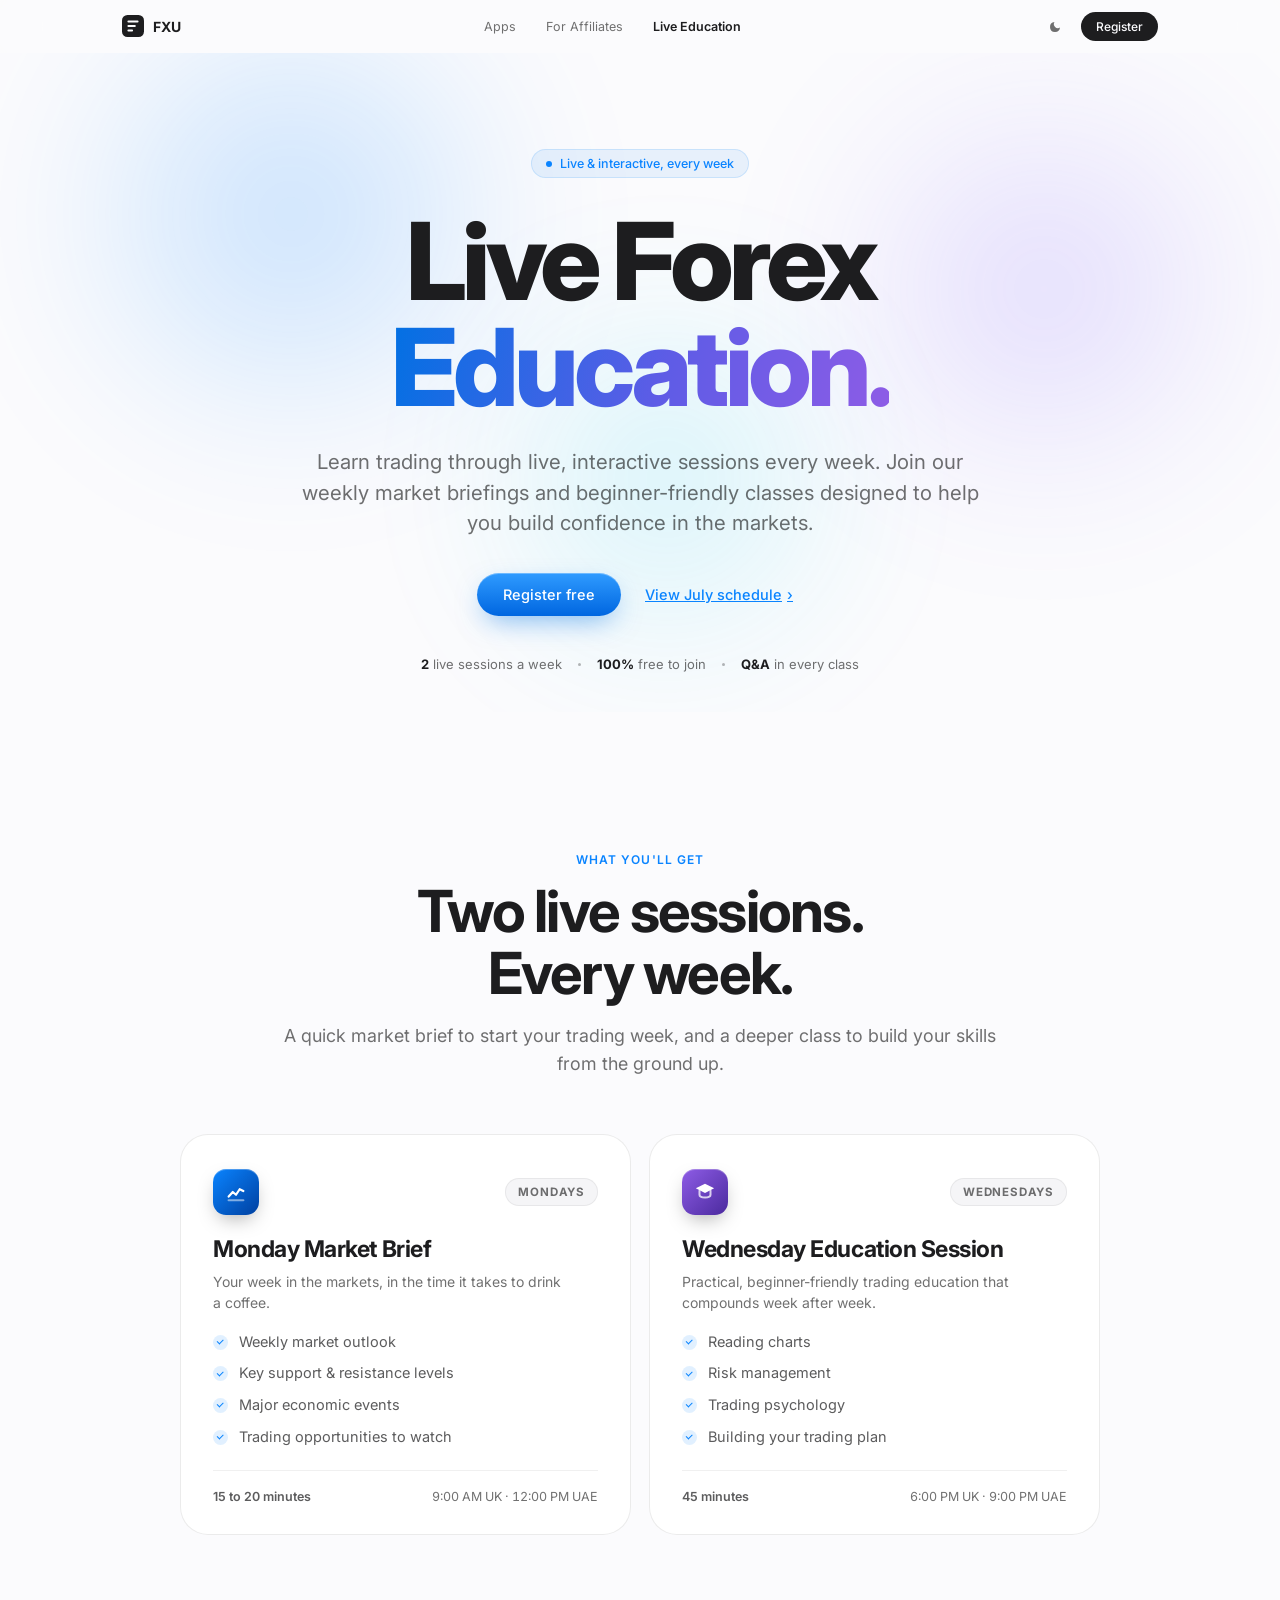
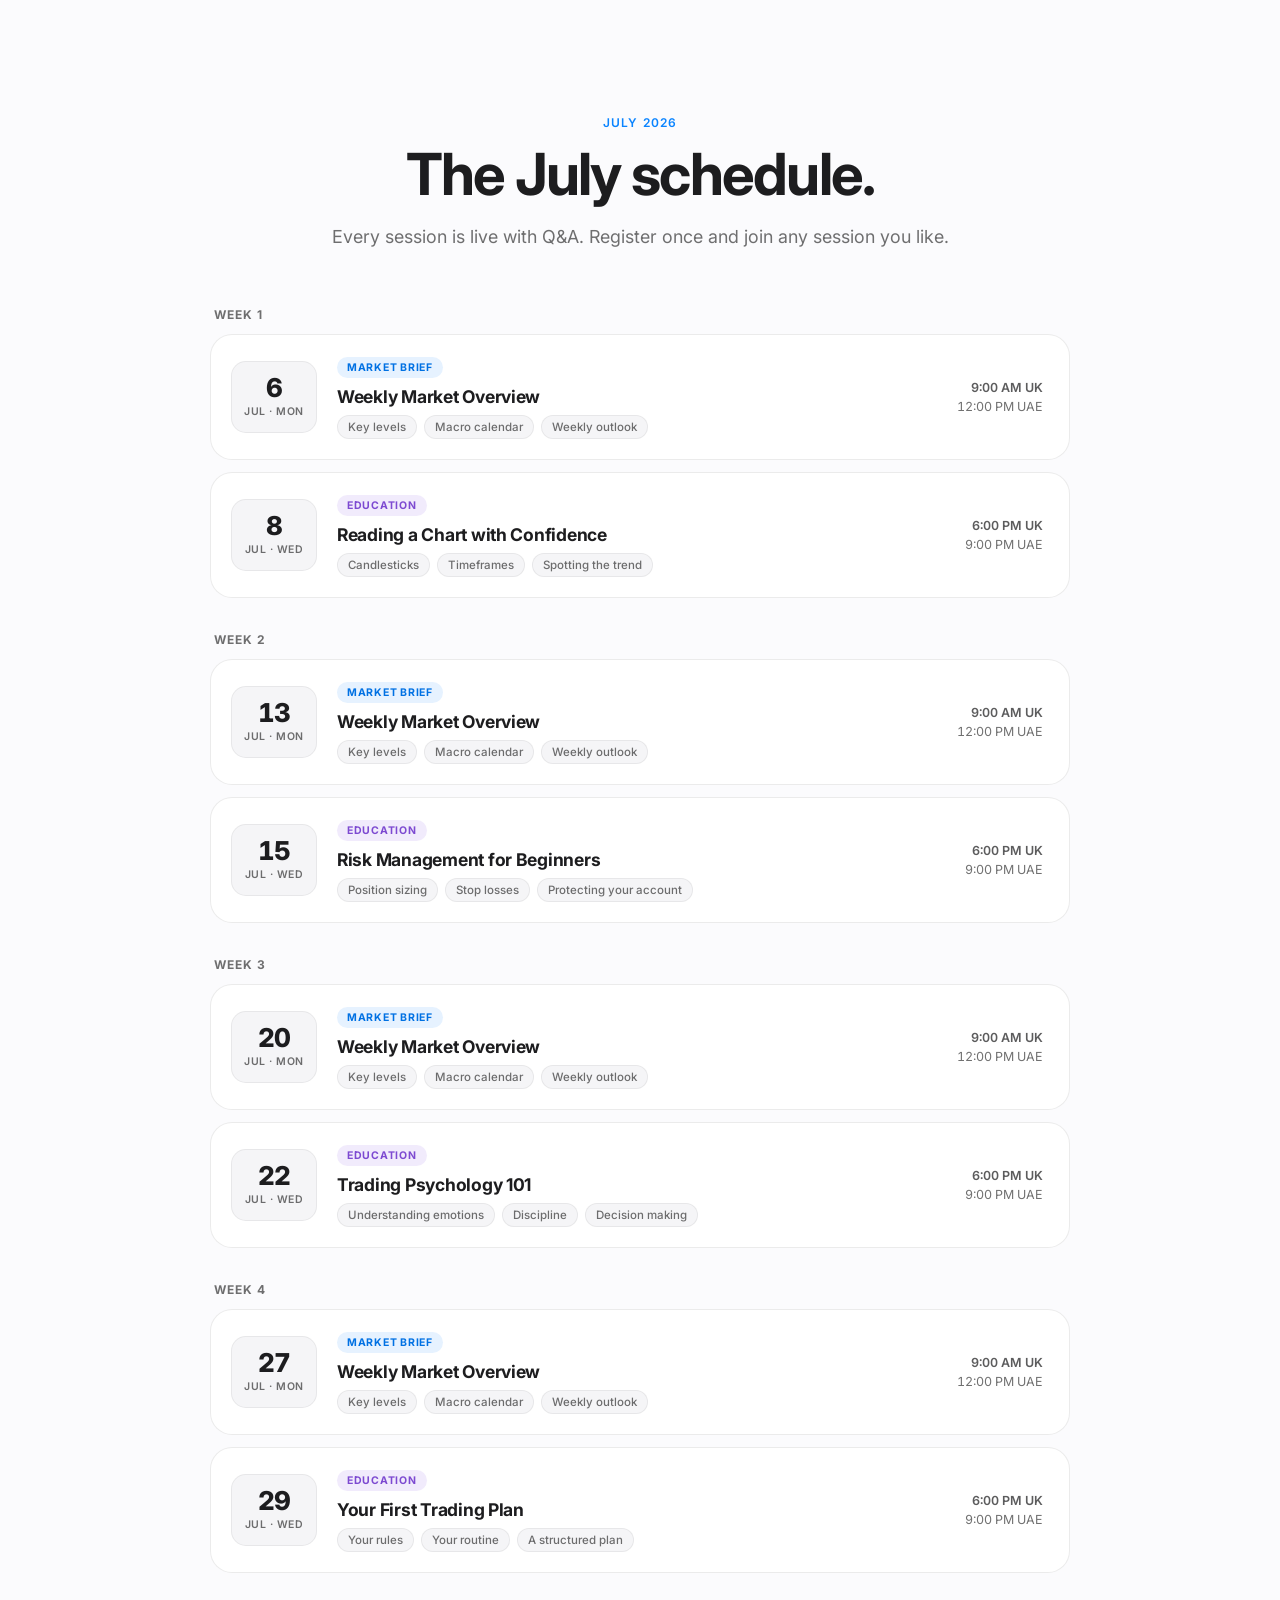
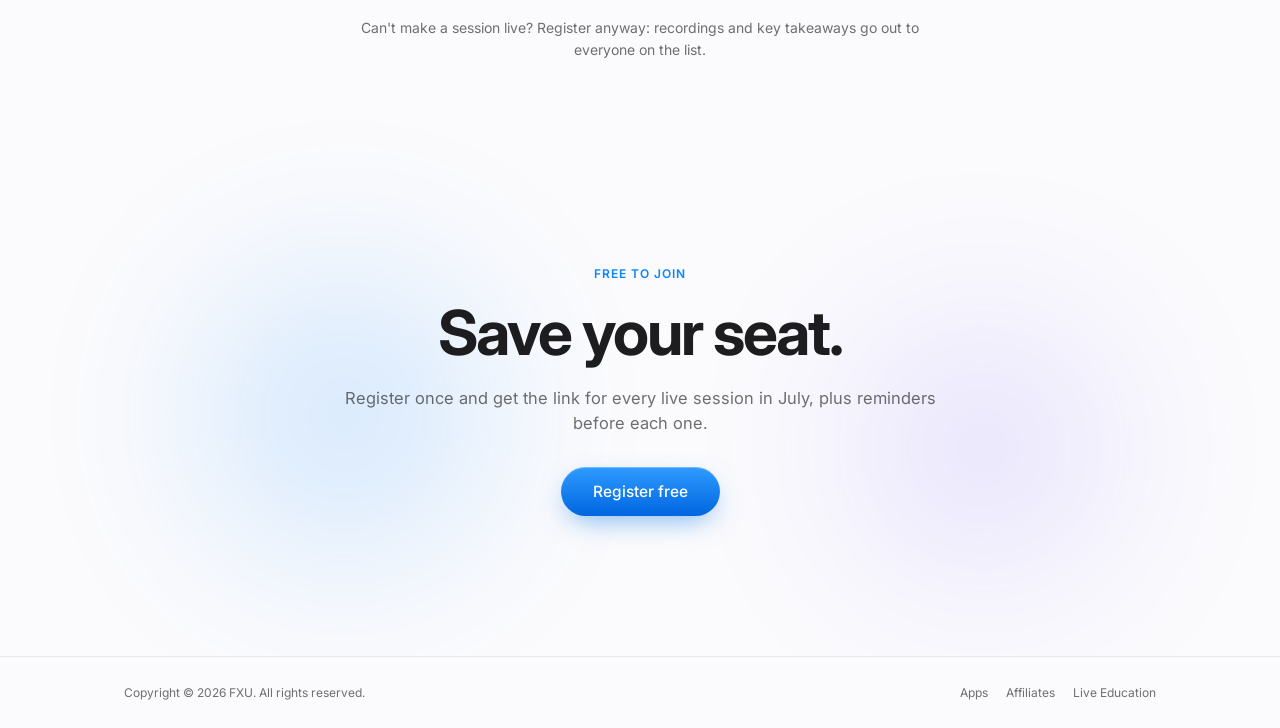
==== education.html @ 8f781e7a "feat: Live Education landing page + Actions-based Pages deploy - education.html: hero, two weekly se" ====
<!doctype html>
<html lang="en">
<head>
<meta charset="utf-8" />
<meta name="viewport" content="width=device-width,initial-scale=1" />
<meta name="description" content="Live Forex Education by FXU: weekly market briefings and beginner-friendly trading classes, live and interactive. Register free." />
<title>Live Education · FXU</title>
<link rel="preconnect" href="https://fonts.googleapis.com">
<link rel="preconnect" href="https://fonts.gstatic.com" crossorigin>
<link rel="stylesheet" href="https://fonts.googleapis.com/css2?family=Inter:wght@400;500;600;700;800&display=swap">
<link rel="stylesheet" href="css/styles.css">
<link rel="stylesheet" href="css/education.css">
</head>
<body>

  <!-- ══ Nav ══ -->
  <header class="nav" id="nav">
    <div class="nav-inner">
      <a class="nav-brand" href="index.html" aria-label="FXU home">
        <svg width="22" height="22" viewBox="0 0 24 24" fill="none" aria-hidden="true">
          <rect width="24" height="24" rx="6" class="logo-bg" />
          <path d="M7 7h10M7 12h7M7 17h4" class="logo-fg" stroke-width="2.2" stroke-linecap="round" />
        </svg>
        <span>FXU</span>
      </a>
      <nav class="nav-links" aria-label="Primary">
        <a href="index.html#apps">Apps</a>
        <a href="index.html#affiliates">For Affiliates</a>
        <a href="education.html" class="active">Live Education</a>
      </nav>
      <div class="nav-right">
        <button class="icon-btn" id="theme-toggle" aria-label="Toggle dark mode">
          <svg width="15" height="15" viewBox="0 0 15 15" fill="none" aria-hidden="true">
            <path d="M12 8.5A5 5 0 1 1 6.5 3 4 4 0 0 0 12 8.5z" fill="currentColor" />
          </svg>
        </button>
        <button class="nav-signin" data-waitlist-open>Register</button>
      </div>
    </div>
  </header>

  <main id="top">

    <!-- ══ Hero ══ -->
    <section class="hero edu-hero">
      <div class="orbs" aria-hidden="true">
        <span class="orb o1"></span><span class="orb o2"></span><span class="orb o3"></span>
      </div>
      <div class="hero-inner">
        <div class="pill hero-el" style="--d:0"><span class="pill-dot"></span> Live &amp; interactive, every week</div>
        <h1 class="hero-el" style="--d:1">Live Forex<br /><span class="grad-text">Education.</span></h1>
        <p class="hero-sub hero-el" style="--d:2">Learn trading through live, interactive sessions every week. Join our weekly market briefings and beginner-friendly classes designed to help you build confidence in the markets.</p>
        <div class="hero-ctas hero-el" style="--d:3">
          <button class="btn-primary" data-waitlist-open>Register free</button>
          <a class="btn-ghost" href="#schedule">View July schedule <span class="chev">›</span></a>
        </div>

        <div class="edu-facts hero-el" style="--d:4" aria-hidden="true">
          <span class="edu-fact"><b>2</b> live sessions a week</span>
          <span class="edu-dot"></span>
          <span class="edu-fact"><b>100%</b> free to join</span>
          <span class="edu-dot"></span>
          <span class="edu-fact"><b>Q&amp;A</b> in every class</span>
        </div>
      </div>
    </section>

    <!-- ══ What you'll get ══ -->
    <section class="section" id="sessions">
      <div class="section-head reveal">
        <div class="kicker">What you'll get</div>
        <h2 data-split>Two live sessions. Every week.</h2>
        <p>A quick market brief to start your trading week, and a deeper class to build your skills from the ground up.</p>
      </div>

      <div class="session-grid">
        <div class="session-card reveal spot" style="--d:0">
          <div class="session-top">
            <div class="session-icon brief" aria-hidden="true">
              <svg width="22" height="22" viewBox="0 0 24 24" fill="none"><path d="M4 17l4.5-5 3.5 3 4-6L20 11" stroke="#fff" stroke-width="2.4" stroke-linecap="round" stroke-linejoin="round"/><path d="M4 21h16" stroke="#fff" stroke-width="2.4" stroke-linecap="round" opacity=".5"/></svg>
            </div>
            <span class="session-when">Mondays</span>
          </div>
          <h3>Monday Market Brief</h3>
          <p class="session-sub">Your week in the markets, in the time it takes to drink a coffee.</p>
          <ul class="feature-list">
            <li>Weekly market outlook</li>
            <li>Key support &amp; resistance levels</li>
            <li>Major economic events</li>
            <li>Trading opportunities to watch</li>
          </ul>
          <div class="session-meta">
            <span class="session-len">15 to 20 minutes</span>
            <span class="session-time">9:00 AM UK · 12:00 PM UAE</span>
          </div>
        </div>

        <div class="session-card reveal spot" style="--d:1">
          <div class="session-top">
            <div class="session-icon class" aria-hidden="true">
              <svg width="22" height="22" viewBox="0 0 24 24" fill="none"><path d="M12 3L2 8l10 5 10-5-10-5z" fill="#fff"/><path d="M6 10.5V15c0 1.7 2.7 3 6 3s6-1.3 6-3v-4.5" stroke="#fff" stroke-width="2.2" stroke-linecap="round" opacity=".75"/></svg>
            </div>
            <span class="session-when">Wednesdays</span>
          </div>
          <h3>Wednesday Education Session</h3>
          <p class="session-sub">Practical, beginner-friendly trading education that compounds week after week.</p>
          <ul class="feature-list">
            <li>Reading charts</li>
            <li>Risk management</li>
            <li>Trading psychology</li>
            <li>Building your trading plan</li>
          </ul>
          <div class="session-meta">
            <span class="session-len">45 minutes</span>
            <span class="session-time">6:00 PM UK · 9:00 PM UAE</span>
          </div>
        </div>
      </div>
    </section>

    <!-- ══ July schedule ══ -->
    <section class="section" id="schedule">
      <div class="section-head reveal">
        <div class="kicker">July 2026</div>
        <h2 data-split>The July schedule.</h2>
        <p>Every session is live with Q&amp;A. Register once and join any session you like.</p>
      </div>

      <div class="sched">

        <div class="sched-week reveal" style="--d:0">
          <div class="sched-week-label">Week 1</div>
          <div class="sched-rows">
            <div class="sched-row spot">
              <div class="sched-date"><span class="d">6</span><span class="m">Jul · Mon</span></div>
              <div class="sched-info">
                <span class="sched-tag brief">Market brief</span>
                <h4>Weekly Market Overview</h4>
                <div class="sched-pills"><span>Key levels</span><span>Macro calendar</span><span>Weekly outlook</span></div>
              </div>
              <div class="sched-time"><span>9:00 AM UK</span><span>12:00 PM UAE</span></div>
            </div>
            <div class="sched-row spot">
              <div class="sched-date"><span class="d">8</span><span class="m">Jul · Wed</span></div>
              <div class="sched-info">
                <span class="sched-tag class">Education</span>
                <h4>Reading a Chart with Confidence</h4>
                <div class="sched-pills"><span>Candlesticks</span><span>Timeframes</span><span>Spotting the trend</span></div>
              </div>
              <div class="sched-time"><span>6:00 PM UK</span><span>9:00 PM UAE</span></div>
            </div>
          </div>
        </div>

        <div class="sched-week reveal" style="--d:0">
          <div class="sched-week-label">Week 2</div>
          <div class="sched-rows">
            <div class="sched-row spot">
              <div class="sched-date"><span class="d">13</span><span class="m">Jul · Mon</span></div>
              <div class="sched-info">
                <span class="sched-tag brief">Market brief</span>
                <h4>Weekly Market Overview</h4>
                <div class="sched-pills"><span>Key levels</span><span>Macro calendar</span><span>Weekly outlook</span></div>
              </div>
              <div class="sched-time"><span>9:00 AM UK</span><span>12:00 PM UAE</span></div>
            </div>
            <div class="sched-row spot">
              <div class="sched-date"><span class="d">15</span><span class="m">Jul · Wed</span></div>
              <div class="sched-info">
                <span class="sched-tag class">Education</span>
                <h4>Risk Management for Beginners</h4>
                <div class="sched-pills"><span>Position sizing</span><span>Stop losses</span><span>Protecting your account</span></div>
              </div>
              <div class="sched-time"><span>6:00 PM UK</span><span>9:00 PM UAE</span></div>
            </div>
          </div>
        </div>

        <div class="sched-week reveal" style="--d:0">
          <div class="sched-week-label">Week 3</div>
          <div class="sched-rows">
            <div class="sched-row spot">
              <div class="sched-date"><span class="d">20</span><span class="m">Jul · Mon</span></div>
              <div class="sched-info">
                <span class="sched-tag brief">Market brief</span>
                <h4>Weekly Market Overview</h4>
                <div class="sched-pills"><span>Key levels</span><span>Macro calendar</span><span>Weekly outlook</span></div>
              </div>
              <div class="sched-time"><span>9:00 AM UK</span><span>12:00 PM UAE</span></div>
            </div>
            <div class="sched-row spot">
              <div class="sched-date"><span class="d">22</span><span class="m">Jul · Wed</span></div>
              <div class="sched-info">
                <span class="sched-tag class">Education</span>
                <h4>Trading Psychology 101</h4>
                <div class="sched-pills"><span>Understanding emotions</span><span>Discipline</span><span>Decision making</span></div>
              </div>
              <div class="sched-time"><span>6:00 PM UK</span><span>9:00 PM UAE</span></div>
            </div>
          </div>
        </div>

        <div class="sched-week reveal" style="--d:0">
          <div class="sched-week-label">Week 4</div>
          <div class="sched-rows">
            <div class="sched-row spot">
              <div class="sched-date"><span class="d">27</span><span class="m">Jul · Mon</span></div>
              <div class="sched-info">
                <span class="sched-tag brief">Market brief</span>
                <h4>Weekly Market Overview</h4>
                <div class="sched-pills"><span>Key levels</span><span>Macro calendar</span><span>Weekly outlook</span></div>
              </div>
              <div class="sched-time"><span>9:00 AM UK</span><span>12:00 PM UAE</span></div>
            </div>
            <div class="sched-row spot">
              <div class="sched-date"><span class="d">29</span><span class="m">Jul · Wed</span></div>
              <div class="sched-info">
                <span class="sched-tag class">Education</span>
                <h4>Your First Trading Plan</h4>
                <div class="sched-pills"><span>Your rules</span><span>Your routine</span><span>A structured plan</span></div>
              </div>
              <div class="sched-time"><span>6:00 PM UK</span><span>9:00 PM UAE</span></div>
            </div>
          </div>
        </div>

      </div>

      <div class="edu-note reveal">
        <p>Can't make a session live? Register anyway: recordings and key takeaways go out to everyone on the list.</p>
      </div>
    </section>

    <!-- ══ Register band ══ -->
    <section class="waitband" id="register">
      <div class="orbs" aria-hidden="true">
        <span class="orb o1"></span><span class="orb o2"></span>
      </div>
      <div class="waitband-inner reveal">
        <div class="kicker">Free to join</div>
        <h2 data-split>Save your seat.</h2>
        <p>Register once and get the link for every live session in July, plus reminders before each one.</p>
        <button class="btn-primary lg" data-waitlist-open>Register free</button>
      </div>
    </section>
  </main>

  <!-- ══ Footer ══ -->
  <div class="footer-outer">
    <footer class="footer">
      <span>Copyright © <span id="year">2026</span> FXU. All rights reserved.</span>
      <span class="links">
        <a href="index.html#apps">Apps</a>
        <a href="index.html#affiliates">Affiliates</a>
        <a href="education.html">Live Education</a>
      </span>
    </footer>
  </div>

  <!-- ══ Registration modal (shared waitlist) ══ -->
  <div class="modal" id="waitlist-modal" role="dialog" aria-modal="true" aria-labelledby="wl-title" hidden>
    <div class="modal-backdrop" data-waitlist-close></div>
    <div class="modal-card">
      <button class="modal-x" data-waitlist-close aria-label="Close">
        <svg width="12" height="12" viewBox="0 0 12 12" fill="none"><path d="M1 1l10 10M11 1L1 11" stroke="currentColor" stroke-width="1.8" stroke-linecap="round"/></svg>
      </button>

      <div class="modal-body" id="wl-form-view">
        <h3 id="wl-title">Register for Live Education</h3>
        <p class="modal-sub">Free to join. We'll send you the session links and reminders.</p>
        <form id="waitlist-form" novalidate>
          <label class="field">
            <span>Name</span>
            <input type="text" name="name" required autocomplete="name" placeholder="Jane Doe" />
          </label>
          <label class="field">
            <span>Email</span>
            <input type="email" name="email" required autocomplete="email" placeholder="you@company.com" />
          </label>
          <label class="field">
            <span>I am a…</span>
            <select name="role">
              <option>New to trading</option>
              <option>Trader</option>
              <option>Educator / content creator</option>
              <option>Introducing broker / affiliate</option>
            </select>
          </label>
          <label class="field">
            <span>Anything else? <em>(optional)</em></span>
            <textarea name="message" rows="2" placeholder="What do you most want to learn?"></textarea>
          </label>
          <p class="form-error" id="wl-error" hidden></p>
          <button type="submit" class="btn-primary full" id="wl-submit">Register free</button>
        </form>
      </div>

      <div class="modal-body success" id="wl-success-view" hidden>
        <div class="check-wrap" aria-hidden="true">
          <svg viewBox="0 0 52 52" class="check-svg"><circle class="check-circle" cx="26" cy="26" r="24" fill="none"/><path class="check-mark" fill="none" d="M14 27l8 8 16-17"/></svg>
        </div>
        <h3>You're registered.</h3>
        <p class="modal-sub">Thanks! Session links and reminders will go to <strong id="wl-success-email"></strong>.</p>
        <button class="btn-ghost" data-waitlist-close>Done</button>
      </div>
    </div>
  </div>

  <script src="js/waitlist.js" defer></script>
  <script src="js/main.js" defer></script>
</body>
</html>
---- css/styles.css ----
/* ════════════════════════════════════════════════════════════
   FXU · Apple-style landing
   Tokens → base → nav → hero → sections → dark band → education
   → waitband → footer → modal → motion
   ════════════════════════════════════════════════════════════ */

:root {
  --bg: #fbfbfd;
  --surface: #ffffff;
  --surface-2: #f5f5f7;
  --text: #1d1d1f;
  --text-2: rgba(0, 0, 0, .56);
  --text-3: rgba(29, 29, 31, .72);
  --border: rgba(0, 0, 0, .06);
  --border-2: rgba(0, 0, 0, .08);
  --nav-bg: rgba(251, 251, 253, .72);
  --blue: #0071e3;
  --blue-bright: #0a84ff;
  --violet: #7d5cff;
  --cyan: #22d3ee;
  --green: #30d158;
  --orange: #ff9f0a;
  --purple: #bf5af2;
  --orb-opacity: .28;
  --shadow-device:
    0 60px 120px -40px rgba(30, 60, 120, .32),
    0 20px 50px -20px rgba(30, 60, 120, .18);
  --ease: cubic-bezier(.2, .7, .2, 1);
  --spot: rgba(0, 0, 0, .045);
}
html[data-theme="dark"] {
  --bg: #000;
  --surface: #161617;
  --surface-2: #0d0d0e;
  --text: #f5f5f7;
  --text-2: rgba(235, 235, 245, .6);
  --text-3: rgba(235, 235, 245, .72);
  --border: rgba(255, 255, 255, .09);
  --border-2: rgba(255, 255, 255, .1);
  --nav-bg: rgba(10, 10, 11, .72);
  --orb-opacity: .3;
  --shadow-device:
    0 60px 120px -40px rgba(0, 0, 0, .9),
    0 20px 50px -20px rgba(0, 0, 0, .6);
  --spot: rgba(255, 255, 255, .07);
}

/* ── Base ───────────────────────────────────────────────── */
*, *::before, *::after { box-sizing: border-box; }
html { scroll-behavior: smooth; }
html, body { margin: 0; padding: 0; }
body {
  background: var(--bg);
  color: var(--text);
  font-family: -apple-system, BlinkMacSystemFont, "SF Pro Display", "SF Pro Text", 'Inter', system-ui, sans-serif;
  -webkit-font-smoothing: antialiased;
  -moz-osx-font-smoothing: grayscale;
  transition: background .4s, color .4s;
  overflow-x: hidden;
}
a { color: inherit; }
button { font: inherit; }
img { max-width: 100%; height: auto; display: block; }
h1, h2, h3, h4 { margin: 0; text-wrap: balance; }

.kicker {
  font-size: 12px; font-weight: 600; letter-spacing: .09em; text-transform: uppercase;
  color: var(--blue-bright); margin-bottom: 14px;
}
.kicker.risk-k { color: #1f8a3a; }
.kicker.crm-k  { color: #8b5cf6; }
.chev { display: inline-block; transition: transform .25s var(--ease); }

/* ── Ambient orbs ───────────────────────────────────────── */
.orbs { position: absolute; inset: 0; overflow: visible; pointer-events: none; z-index: -1; }
.orb {
  position: absolute; border-radius: 50%;
  filter: blur(90px); opacity: var(--orb-opacity);
  will-change: transform;
  animation: drift 22s ease-in-out infinite alternate;
}
.orb.o1 { width: 480px; height: 480px; top: -12%; left: 4%; background: radial-gradient(circle, var(--blue-bright), transparent 70%); }
.orb.o2 { width: 420px; height: 420px; top: 4%; right: 2%; background: radial-gradient(circle, var(--violet), transparent 70%); animation-delay: -8s; animation-duration: 26s; }
.orb.o3 { width: 360px; height: 360px; bottom: 8%; left: 38%; background: radial-gradient(circle, var(--cyan), transparent 70%); animation-delay: -15s; animation-duration: 30s; }
@keyframes drift {
  0%   { transform: translate(0, 0) scale(1); }
  50%  { transform: translate(60px, -40px) scale(1.12); }
  100% { transform: translate(-50px, 40px) scale(.94); }
}

/* ── Nav ────────────────────────────────────────────────── */
.nav {
  position: sticky; top: 0; z-index: 50;
  background: var(--nav-bg);
  backdrop-filter: saturate(180%) blur(20px);
  -webkit-backdrop-filter: saturate(180%) blur(20px);
  border-bottom: .5px solid transparent;
  transition: border-color .3s, background .4s;
}
.nav.scrolled { border-bottom-color: var(--border-2); }
.nav-inner {
  max-width: 1080px; margin: 0 auto; height: 52px;
  padding: 0 22px;
  display: flex; align-items: center; justify-content: space-between;
  font-size: 13px;
}
.nav-brand {
  display: flex; align-items: center; gap: 9px;
  text-decoration: none; font-weight: 700; letter-spacing: -.01em; font-size: 14px;
}
.logo-bg { fill: var(--text); transition: fill .4s; }
.logo-fg { stroke: var(--bg); transition: stroke .4s; }
.nav-links { display: flex; gap: 30px; font-size: 12.5px; }
.nav-links a { text-decoration: none; color: var(--text-2); transition: color .2s; }
.nav-links a:hover { color: var(--text); }
.nav-right { display: flex; align-items: center; gap: 14px; }
.icon-btn {
  background: none; border: none; cursor: pointer; color: var(--text-2);
  padding: 4px; display: inline-flex; transition: color .2s, transform .3s var(--ease);
}
.icon-btn:hover { color: var(--text); transform: rotate(-14deg); }
.nav-signin {
  cursor: pointer; border: none;
  background: var(--text); color: var(--bg);
  font-size: 12px; font-weight: 500;
  padding: 7px 15px; border-radius: 999px;
  transition: transform .25s var(--ease), opacity .2s, background .4s, color .4s;
}
.nav-signin:hover { transform: scale(1.05); }
.nav-signin:active { transform: scale(.96); }

/* ── Hero ───────────────────────────────────────────────── */
.hero { padding: 96px 24px 0; text-align: center; overflow: hidden; position: relative; }
.hero-inner { max-width: 980px; margin: 0 auto; position: relative; }
.pill {
  display: inline-flex; align-items: center; gap: 8px;
  padding: 6px 14px; border-radius: 999px;
  background: rgba(0, 113, 227, .08); color: var(--blue-bright);
  font-size: 12.5px; font-weight: 500; margin-bottom: 30px;
  border: .5px solid rgba(10, 132, 255, .14);
}
html[data-theme="dark"] .pill { background: rgba(10, 132, 255, .14); }
.pill-dot {
  width: 6px; height: 6px; border-radius: 99px; background: var(--blue-bright);
  animation: pulse 2.4s ease-in-out infinite;
}
@keyframes pulse { 0%, 100% { opacity: 1; transform: scale(1); } 50% { opacity: .4; transform: scale(.75); } }
.hero h1 {
  font-size: clamp(52px, 8.4vw, 118px);
  font-weight: 800; letter-spacing: -.045em; line-height: .99;
  margin: 0 0 26px;
}
.grad-text {
  background: linear-gradient(105deg, #0071e3 0%, #5e5ce6 55%, #8e5ce6 100%);
  -webkit-background-clip: text; background-clip: text;
  -webkit-text-fill-color: transparent; color: transparent;
}
html[data-theme="dark"] .grad-text {
  background: linear-gradient(105deg, #0a84ff 0%, #6e6cf0 55%, #9d6bf0 100%);
  -webkit-background-clip: text; background-clip: text;
}
.hero-sub {
  font-size: clamp(17px, 1.6vw, 21px); line-height: 1.5;
  color: var(--text-2); max-width: 660px; margin: 0 auto 34px; text-wrap: pretty;
}
.hero-ctas { display: flex; gap: 14px; justify-content: center; flex-wrap: wrap; }

.btn-primary {
  display: inline-flex; align-items: center; gap: 6px;
  border: none; cursor: pointer; text-decoration: none;
  background: linear-gradient(180deg, #2f9bff 0%, #0066e0 100%);
  color: #fff;
  font-size: 14.5px; font-weight: 500;
  padding: 13px 26px; border-radius: 999px;
  transition: transform .25s var(--ease), box-shadow .25s, filter .2s;
  box-shadow: 0 10px 28px -8px rgba(0, 113, 227, .55), inset 0 1px 0 rgba(255, 255, 255, .3);
}
.btn-primary:hover { transform: scale(1.045); filter: brightness(1.08); box-shadow: 0 16px 38px -10px rgba(10, 132, 255, .65), inset 0 1px 0 rgba(255, 255, 255, .3); }
.btn-primary:active { transform: scale(.97); }
.btn-primary.lg { padding: 15px 32px; font-size: 15.5px; }
.btn-primary.full { width: 100%; justify-content: center; margin-top: 6px; }
.btn-ghost {
  display: inline-flex; align-items: center; gap: 5px;
  background: none; border: none; cursor: pointer;
  color: var(--blue-bright); font-size: 14.5px; font-weight: 500;
  padding: 13px 10px;
}
.btn-ghost:hover .chev { transform: translateX(3px); }
.btn-light {
  border: none; cursor: pointer;
  background: #f5f5f7; color: #1d1d1f;
  font-size: 14.5px; font-weight: 500;
  padding: 13px 28px; border-radius: 999px;
  transition: transform .25s var(--ease), box-shadow .25s;
}
.btn-light:hover { transform: scale(1.05); box-shadow: 0 12px 30px -10px rgba(255, 255, 255, .25); }
.btn-light:active { transform: scale(.97); }

/* FX ticker marquee */
.ticker {
  max-width: 760px; margin: 38px auto 0;
  overflow: hidden;
  -webkit-mask-image: linear-gradient(90deg, transparent, #000 14%, #000 86%, transparent);
  mask-image: linear-gradient(90deg, transparent, #000 14%, #000 86%, transparent);
}
.ticker-track {
  display: inline-flex; gap: 38px; white-space: nowrap;
  padding-right: 38px;
  animation: tick 34s linear infinite;
  will-change: transform;
}
.ticker:hover .ticker-track { animation-play-state: paused; }
@keyframes tick { to { transform: translateX(-50%); } }
.tick-item {
  font-size: 12.5px; color: var(--text-2);
  display: inline-flex; align-items: center; gap: 7px;
  font-variant-numeric: tabular-nums; letter-spacing: .01em;
}
.tick-item b { font-weight: 600; font-size: 12px; }
.up   { color: #1f8a3a; }
.down { color: #e5484d; }
html[data-theme="dark"] .up { color: #30d158; }

/* Hero shot */
.hero-shot { position: relative; max-width: 1080px; margin: 58px auto -6vw; padding: 0 8px; }
.hero-inner { will-change: transform, opacity; }
.hero-glow {
  position: absolute; inset: 6% -8% -12%;
  background:
    radial-gradient(45% 55% at 30% 40%, rgba(10, 132, 255, .22), transparent 70%),
    radial-gradient(40% 50% at 72% 35%, rgba(125, 92, 255, .18), transparent 70%);
  filter: blur(34px); z-index: -1; pointer-events: none;
  animation: glowPulse 6s ease-in-out infinite alternate;
}
@keyframes glowPulse { from { opacity: .8; } to { opacity: 1.15; } }

/* Device frame */
.device {
  border-radius: 16px; overflow: hidden;
  background: var(--surface);
  border: .5px solid var(--border-2);
  box-shadow: var(--shadow-device);
  transform-style: preserve-3d;
  will-change: transform;
}
html[data-theme="dark"] .device { box-shadow: var(--shadow-device), 0 0 0 .5px rgba(255, 255, 255, .12); }
.device-bar {
  height: 34px; display: flex; align-items: center; gap: 6px;
  padding: 0 14px;
  background: var(--surface-2);
  border-bottom: .5px solid var(--border);
}
.device-bar span { width: 9px; height: 9px; border-radius: 99px; }
.device-bar span:nth-child(1) { background: #ff5f57; }
.device-bar span:nth-child(2) { background: #febc2e; }
.device-bar span:nth-child(3) { background: #28c840; }
.device-url {
  margin: 0 auto; font-size: 10.5px; color: var(--text-2);
  background: var(--bg); border-radius: 6px; padding: 3px 26px;
  border: .5px solid var(--border);
}

/* ── Sections ───────────────────────────────────────────── */
.section { max-width: 1080px; margin: 0 auto; padding: 140px 24px 40px; }
.section-head { text-align: center; max-width: 720px; margin: 0 auto 56px; }
.section-head h2 {
  font-size: clamp(34px, 4.6vw, 58px);
  font-weight: 700; letter-spacing: -.03em; line-height: 1.06;
  margin-bottom: 18px;
}
.section-head p { font-size: clamp(15.5px, 1.4vw, 18px); line-height: 1.55; color: var(--text-2); margin: 0; text-wrap: pretty; }

/* Quick app chips */
.app-row { display: flex; gap: 14px; justify-content: center; flex-wrap: wrap; margin-bottom: 40px; }
.chip-tile {
  display: inline-flex; align-items: center; gap: 11px;
  text-decoration: none;
  background: var(--surface); border: .5px solid var(--border-2);
  padding: 10px 18px 10px 12px; border-radius: 999px;
  font-size: 13.5px; font-weight: 500;
  box-shadow: 0 1px 2px rgba(0, 0, 0, .03);
  transition: transform .3s var(--ease), box-shadow .3s var(--ease), background .4s;
}
.chip-tile:hover { transform: translateY(-3px) scale(1.02); box-shadow: 0 14px 30px -12px rgba(0, 0, 0, .22); }
.chip-icon {
  width: 30px; height: 30px; border-radius: 8.5px;
  display: flex; align-items: center; justify-content: center;
  box-shadow: inset 0 1px 0 rgba(255, 255, 255, .3), 0 2px 6px -1px rgba(0, 0, 0, .25);
  transition: transform .3s var(--ease);
}
.chip-tile:hover .chip-icon { transform: scale(1.1) rotate(-4deg); }
.chip-icon.journal { background: linear-gradient(135deg, #2c2c2e, #000); }
.chip-icon.risk    { background: linear-gradient(135deg, #34d16b, #1f8a3a); }
.chip-icon.crm     { background: linear-gradient(135deg, #0a84ff, #0040a0); }
.chip-icon.edu     { background: linear-gradient(135deg, #ffb340, #d1490a); }
.chip-arrow { color: var(--text-2); font-size: 16px; transition: transform .25s var(--ease); }
.chip-tile:hover .chip-arrow { transform: translateX(3px); }

/* Feature rows */
.feature {
  display: grid; grid-template-columns: 0.9fr 1.1fr;
  gap: clamp(32px, 5vw, 72px); align-items: center;
  padding: 72px 0;
}
.feature.flip .feature-copy { order: 2; }
.feature.flip .feature-shot { order: 1; }
.feature-copy h3 {
  font-size: clamp(30px, 3.6vw, 46px);
  font-weight: 700; letter-spacing: -.028em; line-height: 1.08;
  margin-bottom: 16px;
}
.feature-copy > p { font-size: 16.5px; line-height: 1.55; color: var(--text-3); margin: 0 0 20px; text-wrap: pretty; }
.feature-list { list-style: none; margin: 0 0 24px; padding: 0; display: grid; gap: 10px; }
.feature-list li {
  position: relative; padding-left: 26px;
  font-size: 14.5px; line-height: 1.5; color: var(--text-3);
}
.feature-list li::before {
  content: ''; position: absolute; left: 0; top: 4px;
  width: 15px; height: 15px; border-radius: 99px;
  background: rgba(10, 132, 255, .12);
}
.feature-list li::after {
  content: ''; position: absolute; left: 4.2px; top: 8.4px;
  width: 6px; height: 3.5px;
  border-left: 1.6px solid var(--blue-bright);
  border-bottom: 1.6px solid var(--blue-bright);
  transform: rotate(-45deg);
}
.text-link { display: inline-flex; align-items: center; gap: 5px; font-size: 15px; font-weight: 500; color: var(--blue-bright); text-decoration: none; }
.text-link:hover .chev { transform: translateX(3px); }

/* Per-app colored glow behind each device */
.feature-shot { position: relative; }
.feature-shot::before {
  content: ''; position: absolute; inset: 12% -10% -8%;
  z-index: -1; pointer-events: none;
  filter: blur(44px); opacity: .8;
}
.feature[data-accent="ink"]   .feature-shot::before { background: radial-gradient(55% 60% at 50% 55%, rgba(90, 110, 160, .28), transparent 72%); }
.feature[data-accent="green"] .feature-shot::before { background: radial-gradient(55% 60% at 50% 55%, rgba(48, 209, 88, .22), transparent 72%); }
.feature[data-accent="blue"]  .feature-shot::before { background: radial-gradient(55% 60% at 50% 55%, rgba(10, 132, 255, .26), transparent 72%); }

@media (max-width: 820px) {
  .feature { grid-template-columns: 1fr; padding: 48px 0; gap: 28px; }
  .feature.flip .feature-copy { order: 1; }
  .feature.flip .feature-shot { order: 2; }
  .feature-copy { text-align: center; }
  .feature-list { max-width: 380px; margin-inline: auto; text-align: left; }
}

/* ── Dark band (affiliates) ─────────────────────────────── */
.dark-band {
  background: #000; color: #f5f5f7;
  margin-top: 120px;
  position: relative; overflow: hidden;
}
.dark-band::before {
  content: ''; position: absolute; inset: -20% -10% auto;
  height: 80%;
  background:
    radial-gradient(40% 50% at 18% 30%, rgba(10, 132, 255, .22), transparent 70%),
    radial-gradient(38% 48% at 82% 22%, rgba(125, 92, 255, .18), transparent 70%),
    radial-gradient(30% 40% at 55% 8%, rgba(34, 211, 238, .1), transparent 70%);
  filter: blur(40px); pointer-events: none;
}
.dark-inner { max-width: 1080px; margin: 0 auto; padding: 130px 24px; position: relative; }
.section-head.light h2 { color: #f5f5f7; }
.section-head.light p { color: rgba(235, 235, 245, .62); }
.section-head.light .kicker { color: #6db2ff; }

.bento {
  display: grid; grid-template-columns: repeat(5, 1fr); gap: 16px;
  margin-top: 56px;
}
.bento-card {
  grid-column: span 2;
  background: rgba(255, 255, 255, .045);
  border: .5px solid rgba(255, 255, 255, .1);
  border-radius: 24px;
  padding: 30px 28px;
  backdrop-filter: blur(10px);
  position: relative; overflow: hidden;
  transition: transform .35s var(--ease), background .35s, border-color .35s;
}
.bento-card.wide { grid-column: span 3; }
.bento-card:hover {
  transform: translateY(-4px);
  background: rgba(255, 255, 255, .07);
  border-color: rgba(255, 255, 255, .18);
}
.bento-icon {
  width: 44px; height: 44px; border-radius: 12px;
  display: flex; align-items: center; justify-content: center;
  margin-bottom: 18px;
  box-shadow: inset 0 1px 0 rgba(255, 255, 255, .28), 0 8px 20px -6px rgba(0, 0, 0, .5);
  transition: transform .35s var(--ease);
}
.bento-card:hover .bento-icon { transform: scale(1.08) rotate(-3deg); }
.grad-blue   { background: linear-gradient(135deg, #0a84ff, #0040a0); }
.grad-purple { background: linear-gradient(135deg, #a78bfa, #6d28d9); }
.grad-cyan   { background: linear-gradient(135deg, #22d3ee, #0e7490); }
.grad-green  { background: linear-gradient(135deg, #34d16b, #166534); }
.bento-card h4 { font-size: 19px; font-weight: 600; letter-spacing: -.015em; margin-bottom: 8px; }
.bento-card p { font-size: 14px; line-height: 1.55; color: rgba(235, 235, 245, .62); margin: 0; text-wrap: pretty; }

.dark-cta { display: flex; align-items: center; gap: 18px; justify-content: center; margin-top: 52px; flex-wrap: wrap; }
.dark-cta-note { font-size: 12.5px; color: rgba(235, 235, 245, .45); letter-spacing: .02em; }

@media (max-width: 820px) {
  .bento { grid-template-columns: 1fr; }
  .bento-card, .bento-card.wide { grid-column: span 1; }
}

/* Spotlight hover (cursor-tracking radial) */
.spot::after {
  content: ''; position: absolute; inset: 0; border-radius: inherit;
  opacity: 0; pointer-events: none;
  background: radial-gradient(260px circle at var(--mx, 50%) var(--my, 50%), var(--spot), transparent 65%);
  transition: opacity .35s;
}
.spot:hover::after { opacity: 1; }
.bento-card.spot::after { background: radial-gradient(280px circle at var(--mx, 50%) var(--my, 50%), rgba(255, 255, 255, .09), transparent 65%); }

/* ── Education ──────────────────────────────────────────── */
.edu-grid {
  display: grid; grid-template-columns: repeat(2, 1fr); gap: 18px;
  max-width: 900px; margin: 0 auto;
}
.edu-card {
  background: var(--surface-2);
  border: .5px solid var(--border);
  border-radius: 26px;
  padding: 34px 32px;
  position: relative; overflow: hidden;
  transition: transform .35s var(--ease), box-shadow .35s var(--ease), border-color .35s;
}
.edu-card:hover { transform: translateY(-4px); box-shadow: 0 20px 44px -18px rgba(0, 0, 0, .14); }
html[data-theme="dark"] .edu-card:hover { box-shadow: 0 20px 44px -18px rgba(0, 0, 0, .6); }
.edu-num {
  display: inline-flex; align-items: center; justify-content: center;
  min-width: 34px; height: 24px; padding: 0 9px;
  border-radius: 999px;
  font-size: 12px; font-weight: 700; letter-spacing: .06em;
  margin-bottom: 16px;
  font-variant-numeric: tabular-nums;
}
.edu-card[data-hue="blue"]   .edu-num { color: #0a84ff; background: rgba(10, 132, 255, .1); }
.edu-card[data-hue="green"]  .edu-num { color: #1f8a3a; background: rgba(48, 209, 88, .12); }
.edu-card[data-hue="orange"] .edu-num { color: #c93400; background: rgba(255, 159, 10, .14); }
.edu-card[data-hue="purple"] .edu-num { color: #8944ab; background: rgba(191, 90, 242, .12); }
html[data-theme="dark"] .edu-card[data-hue="green"]  .edu-num { color: #30d158; }
html[data-theme="dark"] .edu-card[data-hue="orange"] .edu-num { color: #ff9f0a; }
html[data-theme="dark"] .edu-card[data-hue="purple"] .edu-num { color: #bf5af2; }
.edu-card[data-hue="blue"]:hover   { border-color: rgba(10, 132, 255, .3); }
.edu-card[data-hue="green"]:hover  { border-color: rgba(48, 209, 88, .3); }
.edu-card[data-hue="orange"]:hover { border-color: rgba(255, 159, 10, .35); }
.edu-card[data-hue="purple"]:hover { border-color: rgba(191, 90, 242, .3); }
.edu-card h4 { font-size: 21px; font-weight: 600; letter-spacing: -.018em; margin-bottom: 10px; }
.edu-card p { font-size: 14.5px; line-height: 1.6; color: var(--text-3); margin: 0; text-wrap: pretty; }
.edu-note { text-align: center; max-width: 560px; margin: 40px auto 0; }
.edu-note p { font-size: 14px; color: var(--text-2); line-height: 1.6; }
@media (max-width: 720px) { .edu-grid { grid-template-columns: 1fr; } }

/* ── Waitlist band ──────────────────────────────────────── */
.waitband { padding: 150px 24px 140px; text-align: center; position: relative; overflow: hidden; }
.waitband .orb.o1 { top: 20%; left: 12%; width: 380px; height: 380px; }
.waitband .orb.o2 { top: 30%; right: 10%; width: 340px; height: 340px; }
.waitband-inner { max-width: 620px; margin: 0 auto; position: relative; }
.waitband h2 { font-size: clamp(36px, 5vw, 62px); font-weight: 700; letter-spacing: -.032em; margin-bottom: 16px; }
.waitband p { font-size: 16.5px; line-height: 1.55; color: var(--text-2); margin: 0 0 30px; }

/* ── Footer ─────────────────────────────────────────────── */
.footer-outer { border-top: .5px solid var(--border-2); }
.footer {
  padding: 28px 24px;
  max-width: 1080px; margin: 0 auto;
  display: flex; justify-content: space-between;
  font-size: 12px; color: var(--text-2); flex-wrap: wrap; gap: 12px;
}
.footer a { text-decoration: none; }
.footer a:hover { color: var(--text); }
.footer .links { display: flex; gap: 18px; }

/* ── Modal ──────────────────────────────────────────────── */
.modal { position: fixed; inset: 0; z-index: 100; display: flex; align-items: center; justify-content: center; padding: 20px; }
.modal[hidden] { display: none; }
.modal-backdrop {
  position: absolute; inset: 0;
  background: rgba(0, 0, 0, .4);
  backdrop-filter: blur(14px);
  -webkit-backdrop-filter: blur(14px);
  animation: fadeIn .3s var(--ease);
}
html[data-theme="dark"] .modal-backdrop { background: rgba(0, 0, 0, .6); }
.modal-card {
  position: relative;
  width: 100%; max-width: 430px;
  max-height: calc(100vh - 40px); overflow-y: auto;
  background: var(--surface);
  border: .5px solid var(--border-2);
  border-radius: 26px;
  padding: 34px 32px 30px;
  box-shadow: 0 40px 100px -20px rgba(0, 0, 0, .35);
  animation: cardIn .45s var(--ease);
}
@keyframes fadeIn { from { opacity: 0; } }
@keyframes cardIn {
  from { opacity: 0; transform: translateY(22px) scale(.96); }
  to   { opacity: 1; transform: none; }
}
.modal-x {
  position: absolute; top: 16px; right: 16px;
  width: 30px; height: 30px; border-radius: 99px;
  border: none; cursor: pointer;
  background: var(--surface-2); color: var(--text-2);
  display: flex; align-items: center; justify-content: center;
  transition: background .2s, color .2s, transform .25s var(--ease);
}
.modal-x:hover { color: var(--text); transform: rotate(90deg); }
.modal-body h3 { font-size: 24px; font-weight: 700; letter-spacing: -.02em; margin-bottom: 6px; }
.modal-sub { font-size: 14px; color: var(--text-2); margin: 0 0 22px; line-height: 1.5; }
.field { display: block; margin-bottom: 14px; }
.field span { display: block; font-size: 12.5px; font-weight: 500; color: var(--text-3); margin-bottom: 6px; }
.field em { font-style: normal; color: var(--text-2); font-weight: 400; }
.field input, .field select, .field textarea {
  width: 100%; font: inherit; font-size: 14px;
  color: var(--text);
  background: var(--surface-2);
  border: 1px solid transparent; border-radius: 12px;
  padding: 11px 14px;
  outline: none;
  transition: border-color .2s, background .2s, box-shadow .2s;
  -webkit-appearance: none; appearance: none;
}
.field textarea { resize: vertical; min-height: 58px; }
.field input:focus, .field select:focus, .field textarea:focus {
  border-color: var(--blue-bright);
  background: var(--surface);
  box-shadow: 0 0 0 3.5px rgba(10, 132, 255, .18);
}
.form-error { font-size: 13px; color: #e5484d; margin: 4px 0 0; }

/* Success check */
.modal-body.success { text-align: center; padding-top: 8px; }
.check-wrap { width: 72px; height: 72px; margin: 6px auto 20px; }
.check-svg { width: 72px; height: 72px; }
.check-circle {
  stroke: #30d158; stroke-width: 2.4;
  stroke-dasharray: 151; stroke-dashoffset: 151;
  animation: drawCircle .6s var(--ease) forwards;
}
.check-mark {
  stroke: #30d158; stroke-width: 3.4; stroke-linecap: round; stroke-linejoin: round;
  stroke-dasharray: 36; stroke-dashoffset: 36;
  animation: drawCheck .35s .45s var(--ease) forwards;
}
@keyframes drawCircle { to { stroke-dashoffset: 0; } }
@keyframes drawCheck  { to { stroke-dashoffset: 0; } }
.modal-body.success .btn-ghost { margin-top: 10px; }

body.modal-open { overflow: hidden; }

/* ── Motion: load + scroll reveals ──────────────────────── */
.hero-el {
  opacity: 0; transform: translateY(26px) scale(.99); filter: blur(10px);
  animation: heroIn 1s var(--ease) forwards;
  animation-delay: calc(var(--d, 0) * 130ms);
}
@keyframes heroIn { to { opacity: 1; transform: none; filter: blur(0); } }

.reveal {
  opacity: 0; transform: translateY(34px) scale(.985); filter: blur(8px);
  transition:
    opacity .9s var(--ease),
    transform .9s var(--ease),
    filter .9s var(--ease);
  transition-delay: calc(var(--d, 0) * 100ms);
}
.reveal.in { opacity: 1; transform: none; filter: blur(0); }

/* Word-stagger for split headlines */
[data-split] .w {
  display: inline-block;
  opacity: 0; transform: translateY(.55em) rotate(1.5deg); filter: blur(6px);
  transition:
    opacity .65s var(--ease),
    transform .65s var(--ease),
    filter .65s var(--ease);
  transition-delay: calc(var(--wi, 0) * 60ms + var(--d, 0) * 100ms);
}
.reveal.in [data-split] .w, .in[data-split] .w { opacity: 1; transform: none; filter: blur(0); }

/* Tilt shots driven by JS (lerped transform on .tilt) */
.tilt { transition: none; }

/* Reduced motion: show everything, kill animation */
@media (prefers-reduced-motion: reduce) {
  html { scroll-behavior: auto; }
  .hero-el { animation: none; opacity: 1; transform: none; filter: none; }
  .reveal { transition: none; opacity: 1; transform: none; filter: none; }
  [data-split] .w { transition: none; opacity: 1; transform: none; filter: none; }
  .pill-dot, .grad-text, .orb, .hero-glow, .ticker-track { animation: none; }
  .tilt { transform: none !important; }
  .hero-inner { transform: none !important; opacity: 1 !important; }
}

/* Small screens */
@media (max-width: 640px) {
  .nav-links { display: none; }
  .hero { padding-top: 72px; }
  .section { padding-top: 96px; }
  .dark-inner { padding: 90px 24px; }
  .hero-shot { margin-top: 44px; }
  .orb { filter: blur(60px); }
}
---- css/education.css ----
/* ════════════════════════════════════════════════════════════
   FXU · Live Education page
   Extends css/styles.css (tokens, nav, hero, reveals, modal)
   ════════════════════════════════════════════════════════════ */

/* ── Hero tweaks ────────────────────────────────────────── */
.edu-hero { padding-bottom: 40px; }
.edu-hero .hero-sub { max-width: 700px; }

.nav-links a.active { color: var(--text); font-weight: 600; }

/* Quick facts under the CTAs */
.edu-facts {
  display: flex; align-items: center; justify-content: center;
  gap: 16px; flex-wrap: wrap;
  margin-top: 40px;
  font-size: 13px; color: var(--text-2);
}
.edu-facts b { color: var(--text); font-weight: 700; }
.edu-dot { width: 3px; height: 3px; border-radius: 99px; background: var(--text-2); opacity: .5; }

/* ── Session cards ("What you'll get") ──────────────────── */
.session-grid {
  display: grid; grid-template-columns: repeat(2, 1fr); gap: 18px;
  max-width: 920px; margin: 0 auto;
}
.session-card {
  background: var(--surface);
  border: .5px solid var(--border-2);
  border-radius: 28px;
  padding: 34px 32px 30px;
  position: relative; overflow: hidden;
  transition: transform .35s var(--ease), box-shadow .35s var(--ease), border-color .35s;
}
.session-card:hover { transform: translateY(-4px); box-shadow: 0 24px 54px -20px rgba(0, 0, 0, .16); }
html[data-theme="dark"] .session-card { background: var(--surface-2); }
html[data-theme="dark"] .session-card:hover { box-shadow: 0 24px 54px -20px rgba(0, 0, 0, .65); }
.session-top { display: flex; align-items: center; justify-content: space-between; margin-bottom: 20px; }
.session-icon {
  width: 46px; height: 46px; border-radius: 13px;
  display: flex; align-items: center; justify-content: center;
  box-shadow: inset 0 1px 0 rgba(255, 255, 255, .28), 0 8px 20px -6px rgba(0, 0, 0, .35);
  transition: transform .35s var(--ease);
}
.session-card:hover .session-icon { transform: scale(1.08) rotate(-3deg); }
.session-icon.brief { background: linear-gradient(135deg, #0a84ff, #0040a0); }
.session-icon.class { background: linear-gradient(135deg, #8e5ce6, #4b2a9e); }
.session-when {
  font-size: 11.5px; font-weight: 700; letter-spacing: .07em; text-transform: uppercase;
  padding: 6px 12px; border-radius: 999px;
  background: var(--surface-2); border: .5px solid var(--border);
  color: var(--text-2);
}
html[data-theme="dark"] .session-when { background: rgba(255, 255, 255, .06); }
.session-card h3 { font-size: 23px; font-weight: 700; letter-spacing: -.02em; margin-bottom: 8px; }
.session-sub { font-size: 14px; line-height: 1.5; color: var(--text-2); margin: 0 0 18px; text-wrap: pretty; }
.session-card .feature-list { margin-bottom: 22px; }
.session-meta {
  display: flex; align-items: center; justify-content: space-between; gap: 10px; flex-wrap: wrap;
  padding-top: 18px; border-top: .5px solid var(--border);
  font-size: 12.5px;
}
.session-len { font-weight: 600; color: var(--text-3); }
.session-time { color: var(--text-2); font-variant-numeric: tabular-nums; }

@media (max-width: 760px) { .session-grid { grid-template-columns: 1fr; } }

/* ── July schedule ──────────────────────────────────────── */
.sched { max-width: 860px; margin: 0 auto; display: grid; gap: 34px; }
.sched-week-label {
  font-size: 12px; font-weight: 700; letter-spacing: .08em; text-transform: uppercase;
  color: var(--text-2); margin-bottom: 12px; padding-left: 4px;
}
.sched-rows { display: grid; gap: 12px; }
.sched-row {
  display: grid; grid-template-columns: 86px 1fr auto;
  gap: 20px; align-items: center;
  background: var(--surface);
  border: .5px solid var(--border-2);
  border-radius: 22px;
  padding: 20px 26px 20px 20px;
  position: relative; overflow: hidden;
  transition: transform .3s var(--ease), box-shadow .3s var(--ease), border-color .3s;
}
.sched-row:hover {
  transform: translateY(-3px) scale(1.005);
  box-shadow: 0 18px 44px -18px rgba(0, 0, 0, .16);
  border-color: rgba(10, 132, 255, .25);
}
html[data-theme="dark"] .sched-row { background: var(--surface-2); }
html[data-theme="dark"] .sched-row:hover { box-shadow: 0 18px 44px -18px rgba(0, 0, 0, .7); }

.sched-date {
  display: flex; flex-direction: column; align-items: center; justify-content: center;
  background: var(--surface-2);
  border: .5px solid var(--border);
  border-radius: 15px;
  padding: 12px 8px;
  min-height: 72px;
}
html[data-theme="dark"] .sched-date { background: rgba(255, 255, 255, .05); }
.sched-date .d {
  font-size: 26px; font-weight: 800; letter-spacing: -.03em; line-height: 1;
  font-variant-numeric: tabular-nums;
}
.sched-date .m { font-size: 10.5px; font-weight: 600; letter-spacing: .05em; text-transform: uppercase; color: var(--text-2); margin-top: 4px; }

.sched-tag {
  display: inline-block;
  font-size: 10.5px; font-weight: 700; letter-spacing: .07em; text-transform: uppercase;
  padding: 4px 10px; border-radius: 999px; margin-bottom: 8px;
}
.sched-tag.brief { color: #0071e3; background: rgba(10, 132, 255, .1); }
.sched-tag.class { color: #7d4ad1; background: rgba(142, 92, 230, .12); }
html[data-theme="dark"] .sched-tag.brief { color: #6db2ff; }
html[data-theme="dark"] .sched-tag.class { color: #b394f2; }

.sched-info h4 { font-size: 17.5px; font-weight: 700; letter-spacing: -.015em; margin-bottom: 8px; }
.sched-pills { display: flex; gap: 7px; flex-wrap: wrap; }
.sched-pills span {
  font-size: 11.5px; font-weight: 500; color: var(--text-2);
  background: var(--surface-2);
  border: .5px solid var(--border);
  padding: 4px 10px; border-radius: 999px;
}
html[data-theme="dark"] .sched-pills span { background: rgba(255, 255, 255, .05); }

.sched-time {
  display: flex; flex-direction: column; gap: 4px; align-items: flex-end;
  font-size: 12.5px; color: var(--text-2);
  font-variant-numeric: tabular-nums;
  white-space: nowrap;
}
.sched-time span:first-child { font-weight: 600; color: var(--text-3); }

@media (max-width: 680px) {
  .sched-row { grid-template-columns: 64px 1fr; padding: 18px; }
  .sched-date { min-height: 62px; }
  .sched-date .d { font-size: 21px; }
  .sched-time {
    grid-column: 2; flex-direction: row; gap: 10px;
    align-items: center; justify-content: flex-start;
    padding-top: 4px;
  }
}

/* Education note reuse */
.edu-note { text-align: center; max-width: 560px; margin: 44px auto 0; }
.edu-note p { font-size: 14px; color: var(--text-2); line-height: 1.6; }
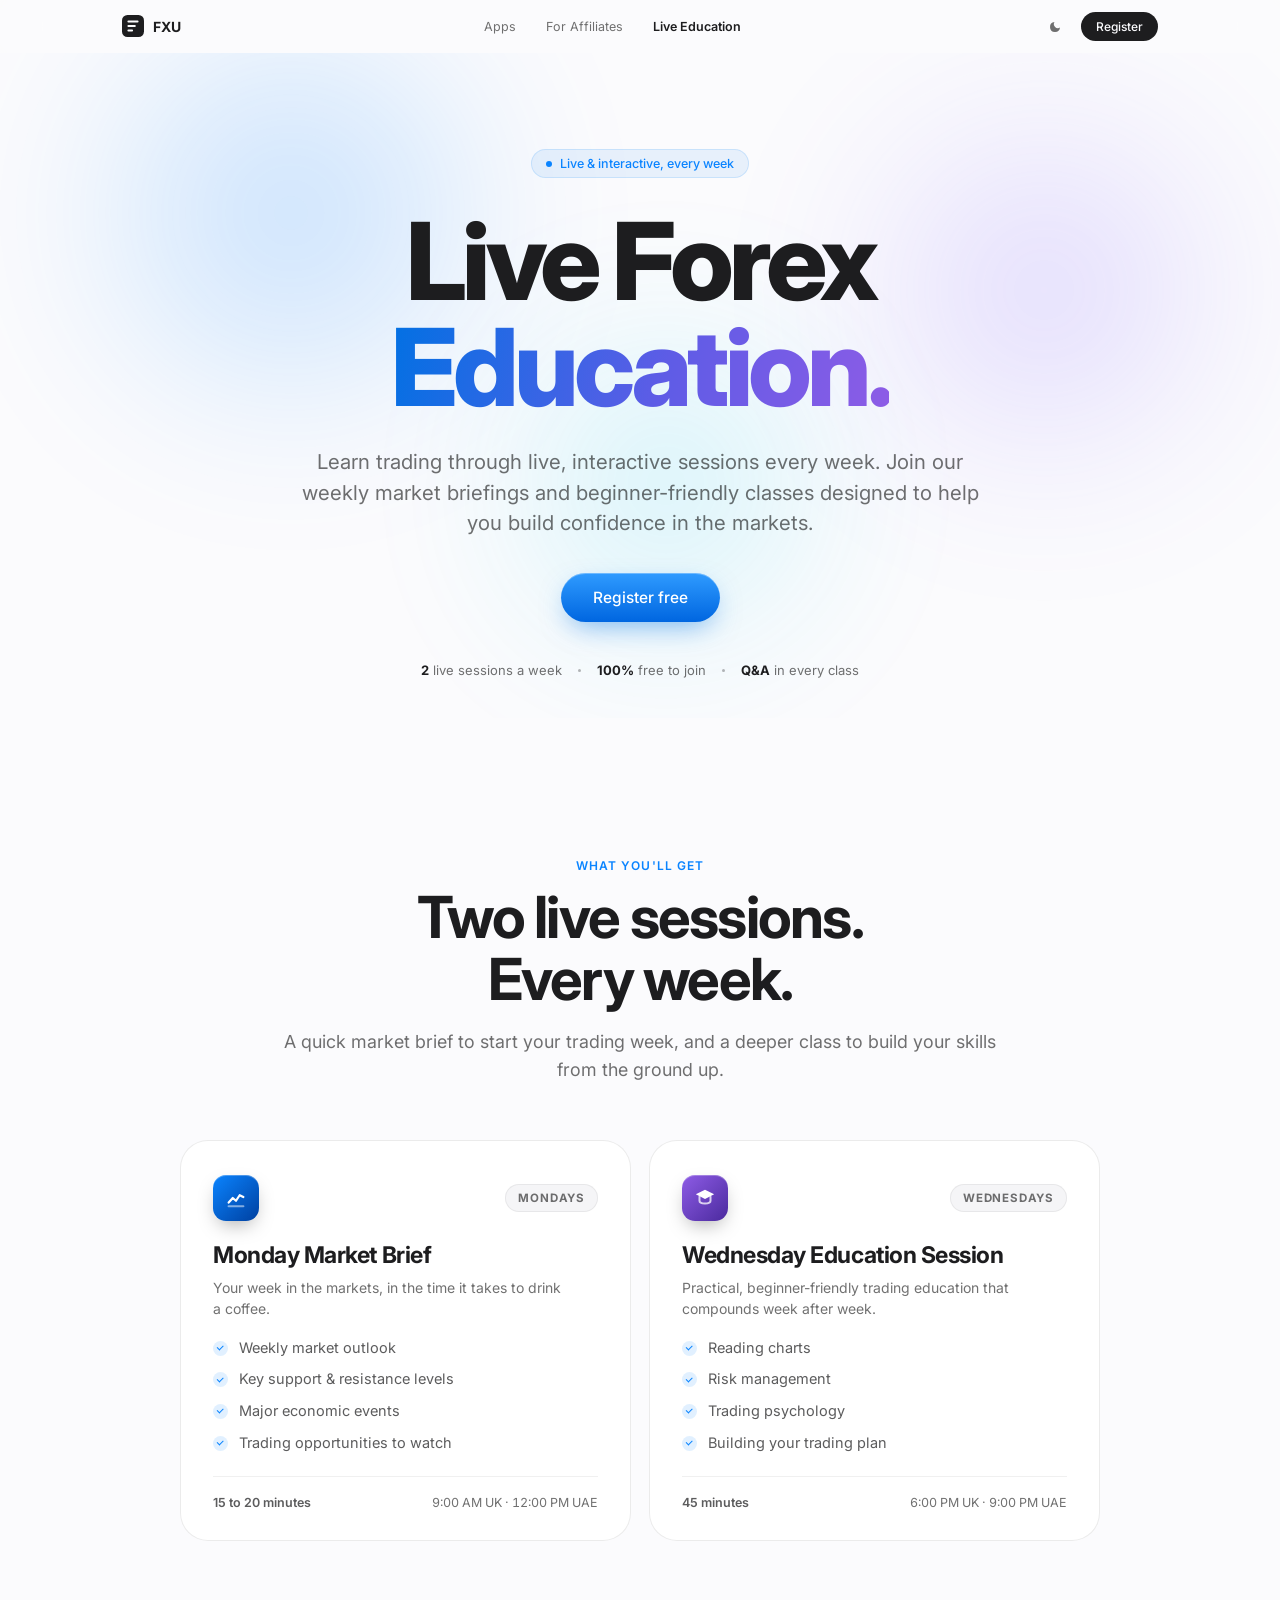
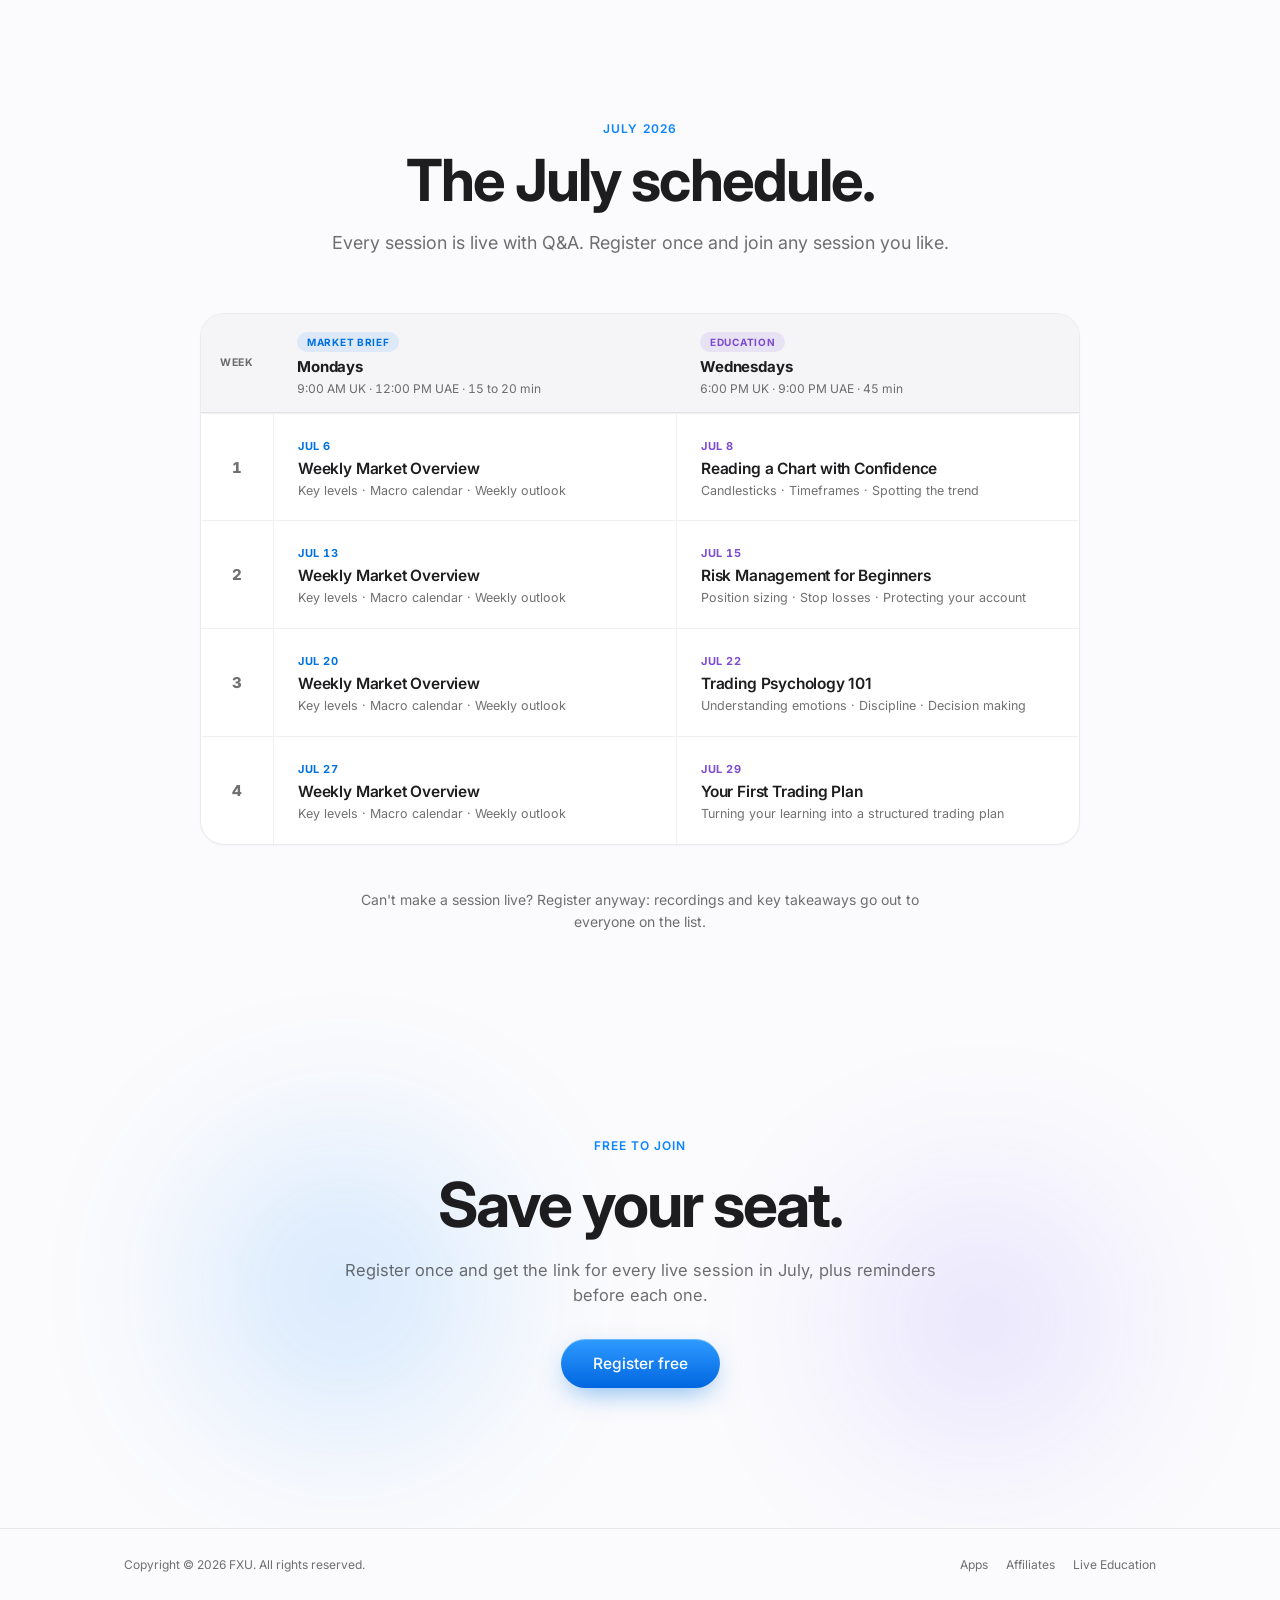
==== commit 841f4f4d: "refactor: schedule as compact timetable, drop secondary hero CTA - July schedule is now one timetabl" ====
--- a/education.html
+++ b/education.html
@@ -51,8 +51,7 @@
         <h1 class="hero-el" style="--d:1">Live Forex<br /><span class="grad-text">Education.</span></h1>
         <p class="hero-sub hero-el" style="--d:2">Learn trading through live, interactive sessions every week. Join our weekly market briefings and beginner-friendly classes designed to help you build confidence in the markets.</p>
         <div class="hero-ctas hero-el" style="--d:3">
-          <button class="btn-primary" data-waitlist-open>Register free</button>
-          <a class="btn-ghost" href="#schedule">View July schedule <span class="chev">›</span></a>
+          <button class="btn-primary lg" data-waitlist-open>Register free</button>
         </div>
 
         <div class="edu-facts hero-el" style="--d:4" aria-hidden="true">
@@ -126,104 +125,76 @@
         <p>Every session is live with Q&amp;A. Register once and join any session you like.</p>
       </div>
 
-      <div class="sched">
-
-        <div class="sched-week reveal" style="--d:0">
-          <div class="sched-week-label">Week 1</div>
-          <div class="sched-rows">
-            <div class="sched-row spot">
-              <div class="sched-date"><span class="d">6</span><span class="m">Jul · Mon</span></div>
-              <div class="sched-info">
-                <span class="sched-tag brief">Market brief</span>
-                <h4>Weekly Market Overview</h4>
-                <div class="sched-pills"><span>Key levels</span><span>Macro calendar</span><span>Weekly outlook</span></div>
-              </div>
-              <div class="sched-time"><span>9:00 AM UK</span><span>12:00 PM UAE</span></div>
-            </div>
-            <div class="sched-row spot">
-              <div class="sched-date"><span class="d">8</span><span class="m">Jul · Wed</span></div>
-              <div class="sched-info">
-                <span class="sched-tag class">Education</span>
-                <h4>Reading a Chart with Confidence</h4>
-                <div class="sched-pills"><span>Candlesticks</span><span>Timeframes</span><span>Spotting the trend</span></div>
-              </div>
-              <div class="sched-time"><span>6:00 PM UK</span><span>9:00 PM UAE</span></div>
-            </div>
-          </div>
-        </div>
-
-        <div class="sched-week reveal" style="--d:0">
-          <div class="sched-week-label">Week 2</div>
-          <div class="sched-rows">
-            <div class="sched-row spot">
-              <div class="sched-date"><span class="d">13</span><span class="m">Jul · Mon</span></div>
-              <div class="sched-info">
-                <span class="sched-tag brief">Market brief</span>
-                <h4>Weekly Market Overview</h4>
-                <div class="sched-pills"><span>Key levels</span><span>Macro calendar</span><span>Weekly outlook</span></div>
-              </div>
-              <div class="sched-time"><span>9:00 AM UK</span><span>12:00 PM UAE</span></div>
-            </div>
-            <div class="sched-row spot">
-              <div class="sched-date"><span class="d">15</span><span class="m">Jul · Wed</span></div>
-              <div class="sched-info">
-                <span class="sched-tag class">Education</span>
-                <h4>Risk Management for Beginners</h4>
-                <div class="sched-pills"><span>Position sizing</span><span>Stop losses</span><span>Protecting your account</span></div>
-              </div>
-              <div class="sched-time"><span>6:00 PM UK</span><span>9:00 PM UAE</span></div>
-            </div>
-          </div>
-        </div>
-
-        <div class="sched-week reveal" style="--d:0">
-          <div class="sched-week-label">Week 3</div>
-          <div class="sched-rows">
-            <div class="sched-row spot">
-              <div class="sched-date"><span class="d">20</span><span class="m">Jul · Mon</span></div>
-              <div class="sched-info">
-                <span class="sched-tag brief">Market brief</span>
-                <h4>Weekly Market Overview</h4>
-                <div class="sched-pills"><span>Key levels</span><span>Macro calendar</span><span>Weekly outlook</span></div>
-              </div>
-              <div class="sched-time"><span>9:00 AM UK</span><span>12:00 PM UAE</span></div>
-            </div>
-            <div class="sched-row spot">
-              <div class="sched-date"><span class="d">22</span><span class="m">Jul · Wed</span></div>
-              <div class="sched-info">
-                <span class="sched-tag class">Education</span>
-                <h4>Trading Psychology 101</h4>
-                <div class="sched-pills"><span>Understanding emotions</span><span>Discipline</span><span>Decision making</span></div>
-              </div>
-              <div class="sched-time"><span>6:00 PM UK</span><span>9:00 PM UAE</span></div>
-            </div>
-          </div>
-        </div>
-
-        <div class="sched-week reveal" style="--d:0">
-          <div class="sched-week-label">Week 4</div>
-          <div class="sched-rows">
-            <div class="sched-row spot">
-              <div class="sched-date"><span class="d">27</span><span class="m">Jul · Mon</span></div>
-              <div class="sched-info">
-                <span class="sched-tag brief">Market brief</span>
-                <h4>Weekly Market Overview</h4>
-                <div class="sched-pills"><span>Key levels</span><span>Macro calendar</span><span>Weekly outlook</span></div>
-              </div>
-              <div class="sched-time"><span>9:00 AM UK</span><span>12:00 PM UAE</span></div>
-            </div>
-            <div class="sched-row spot">
-              <div class="sched-date"><span class="d">29</span><span class="m">Jul · Wed</span></div>
-              <div class="sched-info">
-                <span class="sched-tag class">Education</span>
-                <h4>Your First Trading Plan</h4>
-                <div class="sched-pills"><span>Your rules</span><span>Your routine</span><span>A structured plan</span></div>
-              </div>
-              <div class="sched-time"><span>6:00 PM UK</span><span>9:00 PM UAE</span></div>
-            </div>
-          </div>
-        </div>
-
+      <div class="tt reveal">
+        <div class="tt-head">
+          <div class="tt-corner">Week</div>
+          <div class="tt-col">
+            <span class="sched-tag brief">Market brief</span>
+            <b>Mondays</b>
+            <span class="tt-col-time">9:00 AM UK · 12:00 PM UAE · 15 to 20 min</span>
+          </div>
+          <div class="tt-col">
+            <span class="sched-tag class">Education</span>
+            <b>Wednesdays</b>
+            <span class="tt-col-time">6:00 PM UK · 9:00 PM UAE · 45 min</span>
+          </div>
+        </div>
+
+        <div class="tt-row reveal" style="--d:0">
+          <div class="tt-week">1</div>
+          <div class="tt-cell brief">
+            <span class="tt-date">Jul 6</span>
+            <h4>Weekly Market Overview</h4>
+            <p>Key levels · Macro calendar · Weekly outlook</p>
+          </div>
+          <div class="tt-cell class">
+            <span class="tt-date">Jul 8</span>
+            <h4>Reading a Chart with Confidence</h4>
+            <p>Candlesticks · Timeframes · Spotting the trend</p>
+          </div>
+        </div>
+
+        <div class="tt-row reveal" style="--d:1">
+          <div class="tt-week">2</div>
+          <div class="tt-cell brief">
+            <span class="tt-date">Jul 13</span>
+            <h4>Weekly Market Overview</h4>
+            <p>Key levels · Macro calendar · Weekly outlook</p>
+          </div>
+          <div class="tt-cell class">
+            <span class="tt-date">Jul 15</span>
+            <h4>Risk Management for Beginners</h4>
+            <p>Position sizing · Stop losses · Protecting your account</p>
+          </div>
+        </div>
+
+        <div class="tt-row reveal" style="--d:2">
+          <div class="tt-week">3</div>
+          <div class="tt-cell brief">
+            <span class="tt-date">Jul 20</span>
+            <h4>Weekly Market Overview</h4>
+            <p>Key levels · Macro calendar · Weekly outlook</p>
+          </div>
+          <div class="tt-cell class">
+            <span class="tt-date">Jul 22</span>
+            <h4>Trading Psychology 101</h4>
+            <p>Understanding emotions · Discipline · Decision making</p>
+          </div>
+        </div>
+
+        <div class="tt-row reveal" style="--d:3">
+          <div class="tt-week">4</div>
+          <div class="tt-cell brief">
+            <span class="tt-date">Jul 27</span>
+            <h4>Weekly Market Overview</h4>
+            <p>Key levels · Macro calendar · Weekly outlook</p>
+          </div>
+          <div class="tt-cell class">
+            <span class="tt-date">Jul 29</span>
+            <h4>Your First Trading Plan</h4>
+            <p>Turning your learning into a structured trading plan</p>
+          </div>
+        </div>
       </div>
 
       <div class="edu-note reveal">
--- a/css/education.css
+++ b/css/education.css
@@ -65,83 +65,79 @@
 
 @media (max-width: 760px) { .session-grid { grid-template-columns: 1fr; } }
 
-/* ── July schedule ──────────────────────────────────────── */
-.sched { max-width: 860px; margin: 0 auto; display: grid; gap: 34px; }
-.sched-week-label {
-  font-size: 12px; font-weight: 700; letter-spacing: .08em; text-transform: uppercase;
-  color: var(--text-2); margin-bottom: 12px; padding-left: 4px;
-}
-.sched-rows { display: grid; gap: 12px; }
-.sched-row {
-  display: grid; grid-template-columns: 86px 1fr auto;
-  gap: 20px; align-items: center;
+/* ── July schedule: compact timetable ───────────────────── */
+.tt {
+  max-width: 880px; margin: 0 auto;
   background: var(--surface);
   border: .5px solid var(--border-2);
-  border-radius: 22px;
-  padding: 20px 26px 20px 20px;
-  position: relative; overflow: hidden;
-  transition: transform .3s var(--ease), box-shadow .3s var(--ease), border-color .3s;
+  border-radius: 24px;
+  overflow: hidden;
+  box-shadow: 0 1px 2px rgba(0, 0, 0, .03);
 }
-.sched-row:hover {
-  transform: translateY(-3px) scale(1.005);
-  box-shadow: 0 18px 44px -18px rgba(0, 0, 0, .16);
-  border-color: rgba(10, 132, 255, .25);
+html[data-theme="dark"] .tt { background: var(--surface-2); }
+
+.tt-head {
+  display: grid; grid-template-columns: 72px 1fr 1fr;
+  background: var(--surface-2);
+  border-bottom: .5px solid var(--border-2);
 }
-html[data-theme="dark"] .sched-row { background: var(--surface-2); }
-html[data-theme="dark"] .sched-row:hover { box-shadow: 0 18px 44px -18px rgba(0, 0, 0, .7); }
-
-.sched-date {
-  display: flex; flex-direction: column; align-items: center; justify-content: center;
-  background: var(--surface-2);
-  border: .5px solid var(--border);
-  border-radius: 15px;
-  padding: 12px 8px;
-  min-height: 72px;
+html[data-theme="dark"] .tt-head { background: rgba(255, 255, 255, .04); }
+.tt-corner {
+  display: flex; align-items: center; justify-content: center;
+  font-size: 10.5px; font-weight: 700; letter-spacing: .08em; text-transform: uppercase;
+  color: var(--text-2);
 }
-html[data-theme="dark"] .sched-date { background: rgba(255, 255, 255, .05); }
-.sched-date .d {
-  font-size: 26px; font-weight: 800; letter-spacing: -.03em; line-height: 1;
-  font-variant-numeric: tabular-nums;
-}
-.sched-date .m { font-size: 10.5px; font-weight: 600; letter-spacing: .05em; text-transform: uppercase; color: var(--text-2); margin-top: 4px; }
+.tt-col { padding: 18px 24px 16px; display: flex; flex-direction: column; align-items: flex-start; gap: 5px; }
+.tt-col b { font-size: 15px; font-weight: 700; letter-spacing: -.01em; }
+.tt-col-time { font-size: 12px; color: var(--text-2); font-variant-numeric: tabular-nums; }
 
 .sched-tag {
   display: inline-block;
-  font-size: 10.5px; font-weight: 700; letter-spacing: .07em; text-transform: uppercase;
-  padding: 4px 10px; border-radius: 999px; margin-bottom: 8px;
+  font-size: 10px; font-weight: 700; letter-spacing: .07em; text-transform: uppercase;
+  padding: 4px 10px; border-radius: 999px;
 }
 .sched-tag.brief { color: #0071e3; background: rgba(10, 132, 255, .1); }
 .sched-tag.class { color: #7d4ad1; background: rgba(142, 92, 230, .12); }
 html[data-theme="dark"] .sched-tag.brief { color: #6db2ff; }
 html[data-theme="dark"] .sched-tag.class { color: #b394f2; }
 
-.sched-info h4 { font-size: 17.5px; font-weight: 700; letter-spacing: -.015em; margin-bottom: 8px; }
-.sched-pills { display: flex; gap: 7px; flex-wrap: wrap; }
-.sched-pills span {
-  font-size: 11.5px; font-weight: 500; color: var(--text-2);
-  background: var(--surface-2);
-  border: .5px solid var(--border);
-  padding: 4px 10px; border-radius: 999px;
+.tt-row {
+  display: grid; grid-template-columns: 72px 1fr 1fr;
+  border-top: .5px solid var(--border);
+  transition: background .25s;
 }
-html[data-theme="dark"] .sched-pills span { background: rgba(255, 255, 255, .05); }
+.tt-row:hover { background: var(--surface-2); }
+html[data-theme="dark"] .tt-row:hover { background: rgba(255, 255, 255, .035); }
+.tt-week {
+  display: flex; align-items: center; justify-content: center;
+  font-size: 15px; font-weight: 800; color: var(--text-2);
+  font-variant-numeric: tabular-nums;
+}
+.tt-cell { padding: 20px 24px; border-left: .5px solid var(--border); }
+.tt-date {
+  display: inline-block;
+  font-size: 11px; font-weight: 700; letter-spacing: .05em; text-transform: uppercase;
+  margin-bottom: 6px;
+  font-variant-numeric: tabular-nums;
+}
+.tt-cell.brief .tt-date { color: #0071e3; }
+.tt-cell.class .tt-date { color: #7d4ad1; }
+html[data-theme="dark"] .tt-cell.brief .tt-date { color: #6db2ff; }
+html[data-theme="dark"] .tt-cell.class .tt-date { color: #b394f2; }
+.tt-cell h4 { font-size: 15.5px; font-weight: 600; letter-spacing: -.012em; margin: 0 0 4px; }
+.tt-cell p { font-size: 12.5px; line-height: 1.5; color: var(--text-2); margin: 0; }
 
-.sched-time {
-  display: flex; flex-direction: column; gap: 4px; align-items: flex-end;
-  font-size: 12.5px; color: var(--text-2);
-  font-variant-numeric: tabular-nums;
-  white-space: nowrap;
-}
-.sched-time span:first-child { font-weight: 600; color: var(--text-3); }
-
-@media (max-width: 680px) {
-  .sched-row { grid-template-columns: 64px 1fr; padding: 18px; }
-  .sched-date { min-height: 62px; }
-  .sched-date .d { font-size: 21px; }
-  .sched-time {
-    grid-column: 2; flex-direction: row; gap: 10px;
-    align-items: center; justify-content: flex-start;
-    padding-top: 4px;
-  }
+@media (max-width: 720px) {
+  .tt-head { grid-template-columns: 1fr 1fr; }
+  .tt-corner { display: none; }
+  .tt-col { padding: 14px 16px 12px; }
+  .tt-col-time { font-size: 10.5px; }
+  .tt-row { grid-template-columns: 1fr 1fr; }
+  .tt-week { display: none; }
+  .tt-cell { padding: 14px 16px; }
+  .tt-cell:first-of-type { border-left: none; }
+  .tt-cell h4 { font-size: 13.5px; }
+  .tt-cell p { font-size: 11.5px; }
 }
 
 /* Education note reuse */
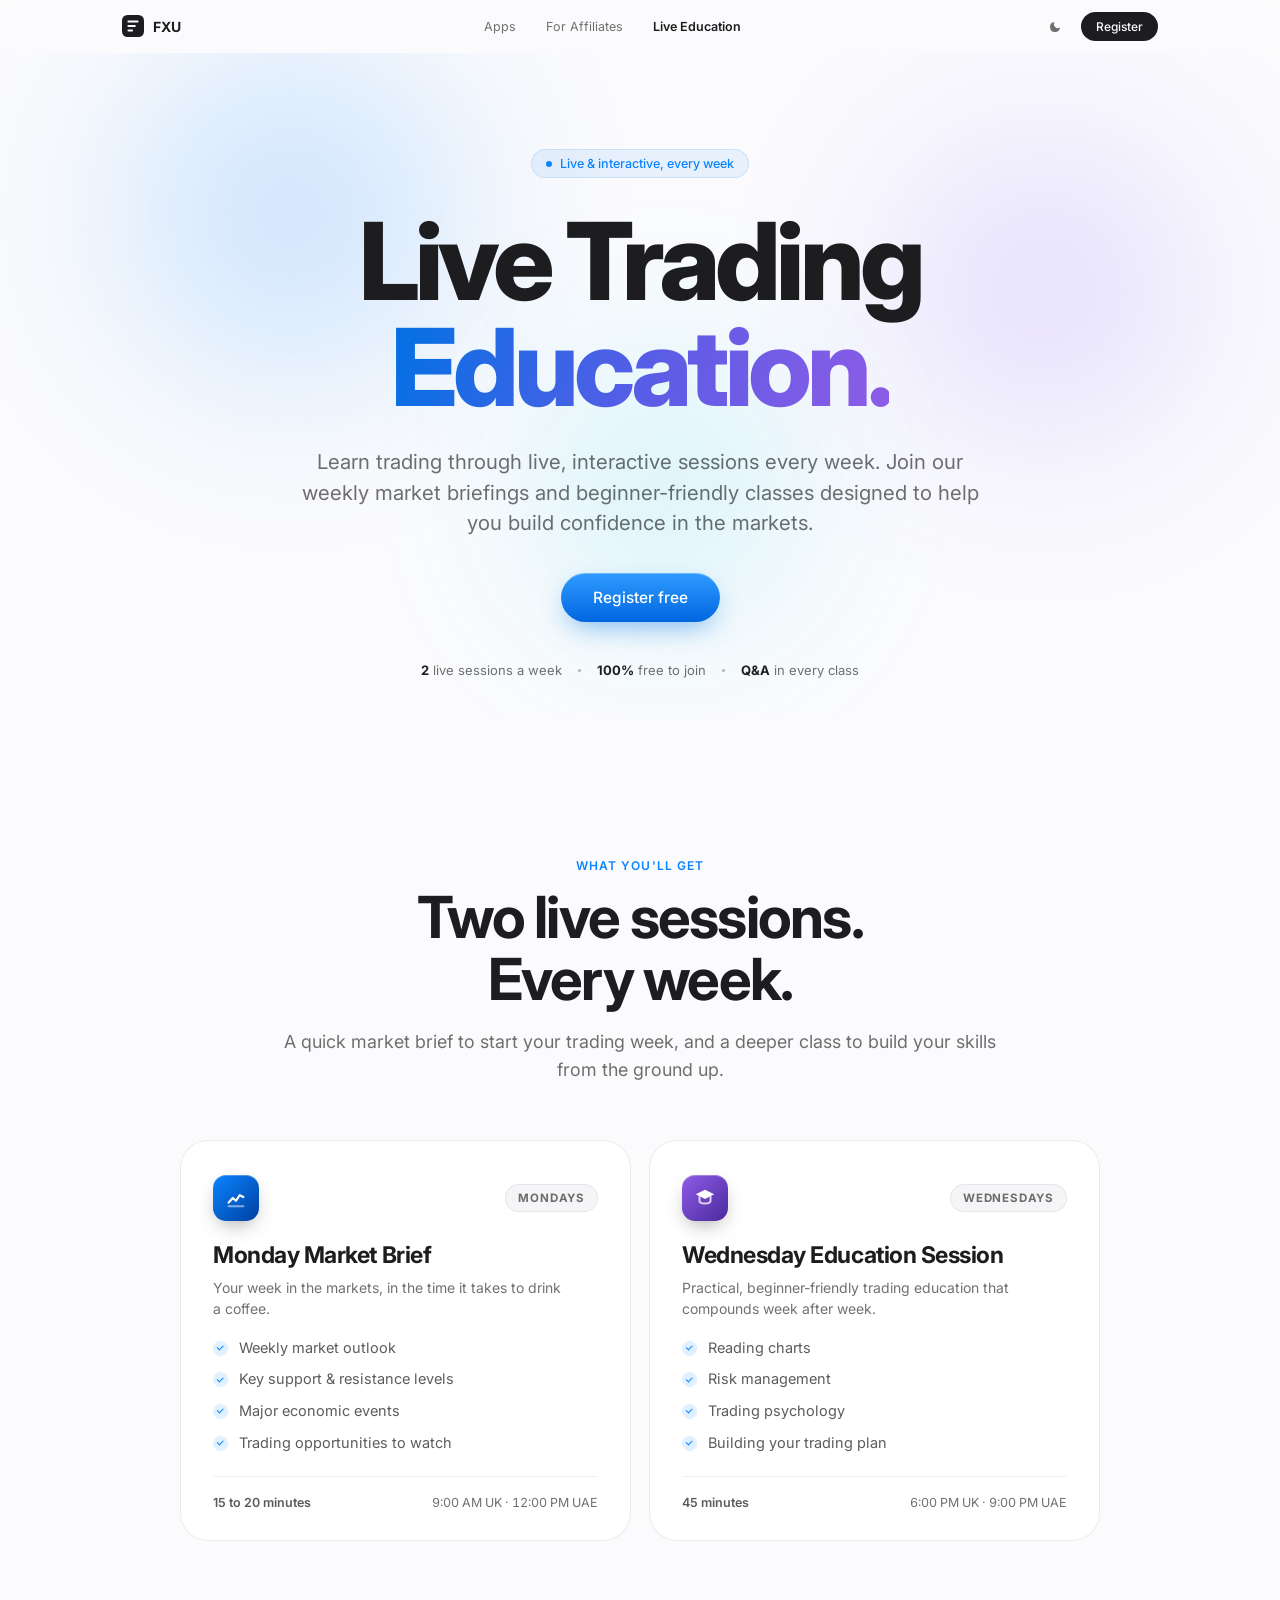
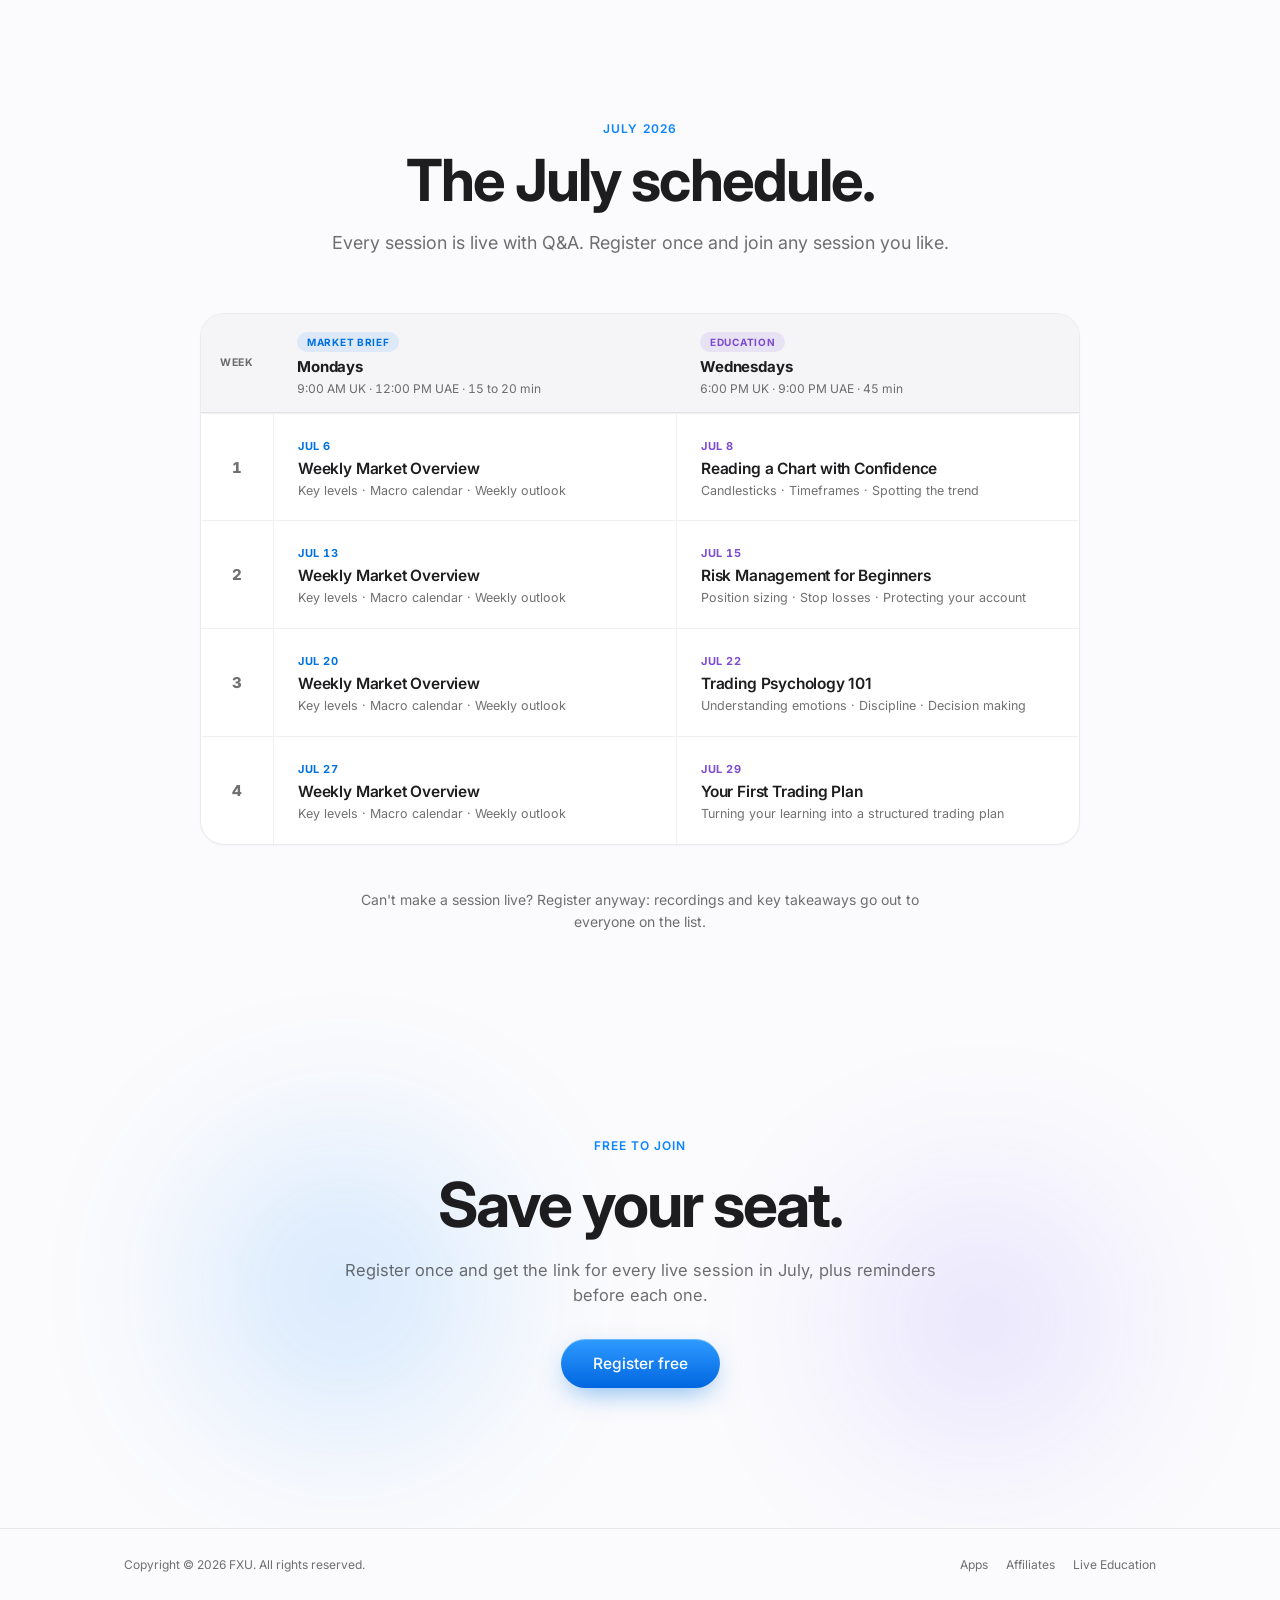
==== commit 792192e9: "copy: education hero reads Live Trading Education" ====
--- a/education.html
+++ b/education.html
@@ -3,7 +3,7 @@
 <head>
 <meta charset="utf-8" />
 <meta name="viewport" content="width=device-width,initial-scale=1" />
-<meta name="description" content="Live Forex Education by FXU: weekly market briefings and beginner-friendly trading classes, live and interactive. Register free." />
+<meta name="description" content="Live Trading Education by FXU: weekly market briefings and beginner-friendly trading classes, live and interactive. Register free." />
 <title>Live Education · FXU</title>
 <link rel="preconnect" href="https://fonts.googleapis.com">
 <link rel="preconnect" href="https://fonts.gstatic.com" crossorigin>
@@ -48,7 +48,7 @@
       </div>
       <div class="hero-inner">
         <div class="pill hero-el" style="--d:0"><span class="pill-dot"></span> Live &amp; interactive, every week</div>
-        <h1 class="hero-el" style="--d:1">Live Forex<br /><span class="grad-text">Education.</span></h1>
+        <h1 class="hero-el" style="--d:1">Live Trading<br /><span class="grad-text">Education.</span></h1>
         <p class="hero-sub hero-el" style="--d:2">Learn trading through live, interactive sessions every week. Join our weekly market briefings and beginner-friendly classes designed to help you build confidence in the markets.</p>
         <div class="hero-ctas hero-el" style="--d:3">
           <button class="btn-primary lg" data-waitlist-open>Register free</button>
